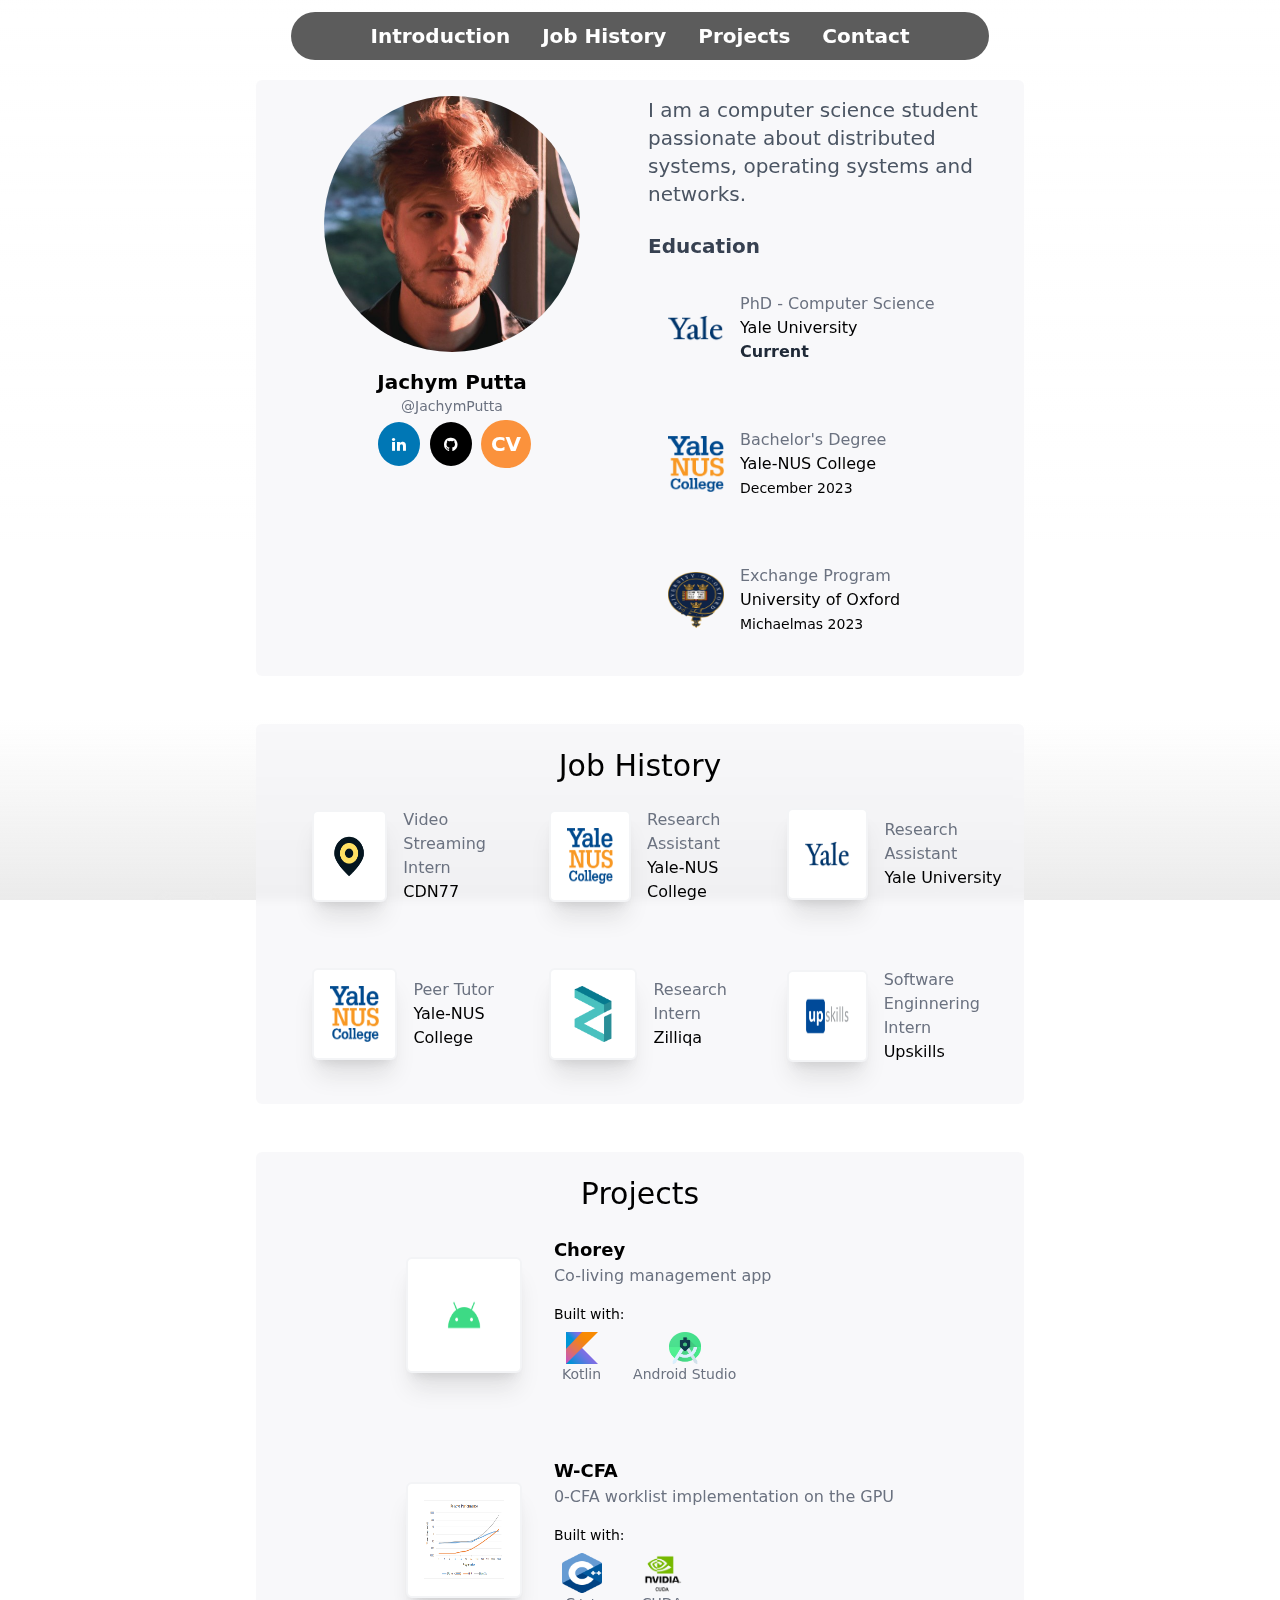
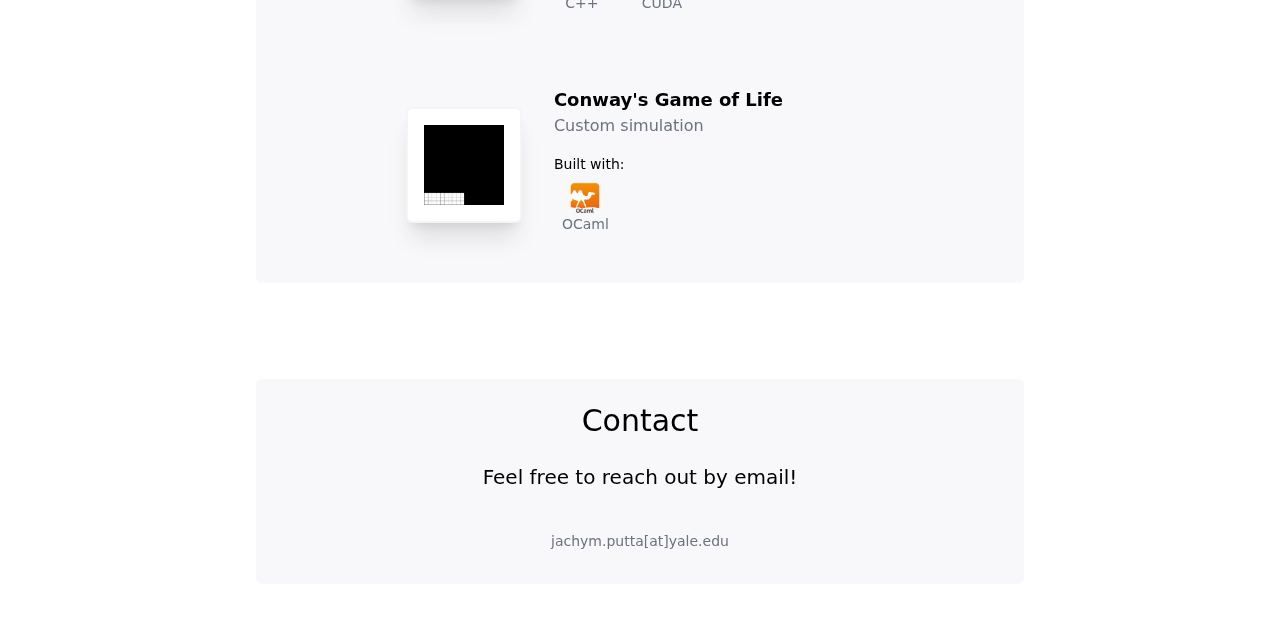
==== index.html @ bc752d9b "feat: add cdn77" ====
<!DOCTYPE html>
<head>
  <meta charset="UTF-8" />
  <meta http-equiv="X-UA-Compatible" content="IE=edge" />
  <meta name="viewport" content="width=device-width, initial-scale=1.0" />
  <title>Jachym Putta</title>
  <link href="styles/style_out.css" rel="stylesheet" />
  <link href="styles/animation.css" rel="stylesheet" />
  <link rel="icon" type="image/x-icon" href="resources/favicon.ico" />
  <link
    rel="stylesheet"
    href="https://cdnjs.cloudflare.com/ajax/libs/font-awesome/4.7.0/css/font-awesome.min.css"
  />
  <script src="scrolling.js"></script>
</head>
<body>
  <section
    id="header"
    class="flex flex-col sticky items-center justify-center z-10"
  >
    <div
      class="bg-header-gray rounded-full fixed top-3 w-auto max-w-6xl bg-opacity-80 backdrop-blur-sm"
    >
      <div
        class="max-w-6xl mx-auto px-4 sm:px-6 lg:px-16 flex items-center justify-center h-12"
      >
        <button
          id="scroll-to-intro"
          class="lg:text-xl sm:text-md font-semibold text-white mx-4"
        >
        </button>
        <button
          id="scroll-to-exp"
          class="lg:text-xl sm:text-md font-semibold text-white mx-4"
        >
        </button>
        <button
          id="scroll-to-projects"
          class="lg:text-xl sm:text-md font-semibold text-white mx-4"
        >
        </button>
        <button
          id="scroll-to-contact"
          class="lg:text-xl sm:text-md font-semibold text-white mx-4"
        >
        </button>
      </div>
    </div>
  </section>

  <section class="flex flex-col items-center justify-center">
    <section
      id="intro"
      class="grid max-w-3xl grid-cols-2 p-4 gap-4 mt-20 mb-12 bg-gray-100 bg-opacity-60 backdrop-blur-sm rounded-md"
    >
      <div class="flex flex-col col-span-1 items-center">
        <img
          class="avatar rounded-full w-64 h-64 mb-4"
          src="resources/jachymPutta.jpg"
          alt="Photo of Jachym Putta"
        />
        <h2 class="text-xl font-semibold">Jachym Putta</h2>
        <h3 class="sub-heading">@JachymPutta</h3>
        <div class="flex items-center">
          <a href="https://www.linkedin.com/in/jachym-putta/" target="_blank">
            <i class="fa fa-linkedin"></i>
          </a>
          <a href="https://github.com/JachymPutta" target="_blank">
            <i class="fa fa-github"></i>
          </a>
          <a
            href="resources/CV.pdf"
            target="_blank"
            class="text-white bg-orange-400 rounded-full p-2.5 font-bold text-xl ml-1 hover:bg-opacity-70"
            >CV</a
          >
        </div>
      </div>
      <div class="col-span-1">
        <p class="text-xl leading-7 text-gray-600">
          I am a computer science student passionate about distributed systems,
          operating systems and networks.
        </p>
        <div class="mt-6">
          <h4 class="text-xl font-bold text-gray-700 mb-2">Education</h4>
          <ul class="pl-5">
            <li class="my-6">
              <div class="flex items-center grid-cols-2">
                <img
                  src="resources/yaleLogo.png"
                  alt="YaleLogo"
                  class="col-span-1 h-14 w-14 mr-4"
                />
                <div class="col-span-1">
                  <span class="text-md font-medium text-gray-500"
                    >PhD - Computer Science</span
                  ><br />
                  Yale University <br/>
                  <span class="font-semibold text-gray-800">Current</span>
                </div>
              </div>
            </li>
            <li class="my-6">
              <div class="flex items-center grid-cols-2">
                <img
                  src="resources/yncLogo.png"
                  alt="YNCLogo"
                  class="col-span-1 h-14 w-14 mr-4"
                />
                <div class="col-span-1">
                  <span class="text-md font-medium text-gray-500"
                    >Bachelor's Degree</span
                  ><br />
                  Yale-NUS College <br/> <span class="text-sm">December 2023</span>
                </div>
              </div>
            </li>
            <li class="my-6">
              <div class="flex items-center grid-cols-2">
                <img
                  src="resources/oxfordLogo.png"
                  alt="YNCLogo"
                  class="col-span-1 h-14 w-14 mr-4"
                />
                <div class="col-span-1">
                  <span class="text-md font-medium text-gray-500"
                    >Exchange Program</span
                  ><br />
                  University of Oxford <br/> <span class="text-sm">Michaelmas 2023</span>
                </div>
              </div>
            </li>
          </ul>
        </div>
      </div>
    </section>

    <section
      id="exp"
      class="flex flex-col items-center p-4 max-w-3xl w-full text-left rounded-md bg-gray-100 bg-opacity-60 backdrop-blur-sm"
    >
      <h1 class="text-center text-3xl font-medium mt-2">Job History</h1>
      <ul class="grid grid-cols-3 gap-4 pl-10">
        <li class="my-6">
          <div class="flex items-center">
            <div
              class="border-2 border-gray-100 shadow-xl p-4 rounded-md mr-4 bg-white"
            >
              <img
                src="resources/cdn77Logo.png"
                alt="CDN77Logo"
                class="h-14 w-14"
              />
            </div>
            <div>
              <span class="block text-md font-medium text-gray-500"
                >Video Streaming Intern</span
              >
              <span class="block">CDN77</span>
            </div>
          </div>
        </li>
        <li class="my-6">
          <div class="flex items-center">
            <div
              class="border-2 border-gray-100 shadow-xl p-4 rounded-md mr-4 bg-white"
            >
              <img
                src="resources/yncLogo.png"
                alt="YNCLogo"
                class="h-14 w-14"
              />
            </div>
            <div>
              <span class="block text-md font-medium text-gray-500"
                >Research Assistant</span
              >
              <span class="block">Yale-NUS College</span>
            </div>
          </div>
        </li>
        <li class="my-6">
          <div class="flex items-center">
            <div
              class="border-2 border-gray-100 shadow-xl p-4 rounded-md mr-4 bg-white"
            >
              <img
                src="resources/yaleLogo.png"
                alt="YaleLogo"
                class="h-14 w-14"
              />
            </div>
            <div>
              <span class="block text-md font-medium text-gray-500"
                >Research Assistant</span
              >
              <span class="block">Yale University</span>
            </div>
          </div>
        </li>
        <li class="my-6">
          <div class="flex items-center">
            <div
              class="border-2 border-gray-100 shadow-xl p-4 rounded-md mr-4 bg-white"
            >
              <img
                src="resources/yncLogo.png"
                alt="YNCLogo"
                class="h-14 w-14"
              />
            </div>
            <div>
              <span class="block text-md font-medium text-gray-500"
                >Peer Tutor</span
              >
              <span class="block">Yale-NUS College</span>
            </div>
          </div>
        </li>
        <li class="my-6">
          <div class="flex items-center">
            <div
              class="border-2 border-gray-100 shadow-xl p-4 rounded-md mr-4 bg-white"
            >
              <img
                src="resources/zilliqaLogo.png"
                alt="ZilliqaLogo"
                class="h-14 w-14"
              />
            </div>
            <div>
              <span class="block text-md font-medium text-gray-500"
                >Research Intern</span
              >
              <span class="block">Zilliqa</span>
            </div>
          </div>
        </li>
        <li class="my-6">
          <div class="flex items-center">
            <div
              class="border-2 border-gray-100 shadow-xl px-4 py-6 rounded-md mr-4 bg-white"
            >
              <img
                src="resources/upskillsLogo.png"
                alt="UpskillsLogo"
                class="h-10 w-18"
              />
            </div>
            <div>
              <span class="block text-md font-medium text-gray-500"
                >Software Enginnering Intern</span
              >
              <span class="block">Upskills</span>
            </div>
          </div>
        </li>
      </ul>
    </section>

    <section
      id="projects"
      class="flex flex-col items-center max-w-3xl w-full text-left rounded-md bg-gray-100 bg-opacity-60 backdrop-blur-sm py-4 my-12"
    >
      <h1 class="text-3xl font-medium text-black mt-2">Projects</h1>
      <ul class="pl-5 grid grid-cols-1 md:grid-cols-1">
        <li class="my-6">
          <div class="flex items-center">
            <div
              class="border-2 border-gray-100 shadow-xl p-4 rounded-md mr-8 bg-white"
            >
              <img
                src="resources/androidLogo.png"
                alt="ChoreyLogo"
                class="col-span-1 h-20 w-20"
              />
            </div>
            <div>
              <span class="block text-lg font-semibold"
                >Chorey</span
              >
              <span class="block text-md text-gray-500">
                Co-living management app</span>
              <h4 class="text-sm mt-4">Built with:</h4>
              <div class="flex flex-row m-2">
                <div class="flex flex-col items-center mr-4 text-center">
                  <img
                    src="resources/kotlinLogo.png"
                    alt="KotlinLogo"
                    class="h-8 w-8"
                  />
                  <p class="sub-heading">
                    Kotlin
                  </p>
                </div>
                <div class="flex flex-col items-center mx-4 text-center">
                <img
                  src="resources/androidStudioLogo.png"
                  alt="AndroidStudioLogo"
                  class="mx-2 h-8 w-8"
                />
                  <p class="sub-heading">
                    Android Studio
                  </p>
                </div>
              </div>
            </div>
          </div>
        </li>
        <li class="my-6">
          <div class="flex items-center">
            <div
              class="border-2 border-gray-100 shadow-xl p-4 rounded-md mr-8 bg-white"
            >
              <img
                src="resources/wcfaLogo.png"
                alt="GameOfLife"
                class="col-span-1 h-20 w-20"
              />
            </div>
            <div>
              <span class="block text-lg font-semibold">
                W-CFA</span>
              <span class="block text-md text-gray-500">
                0-CFA worklist implementation on the GPU</span
              >
              <h4 class="text-sm mt-4">Built with:</h4>
              <div class="flex flex-row m-2">
                <div class="flex flex-col items-center mr-4 text-center">
                  <img
                    src="resources/cppLogo.png"
                    alt="CppLogo"
                    class="h-10 w-10"
                  />
                  <p class="sub-heading">
                    C++
                  </p>
                </div>
                <div class="flex flex-col items-center mx-4 text-center">
                <img
                  src="resources/cudaLogo.png"
                  alt="CUDALogo"
                  class="mx-2 h-10 w-10"
                />
                  <p class="sub-heading">
                    CUDA
                  </p>
                </div>
              </div>
            </div>
          </div>
        </li>
        <li class="my-6">
          <div class="flex items-center">
            <div
              class="border-2 border-gray-100 shadow-xl p-4 rounded-md mr-8 bg-white"
            >
              <img
                src="resources/gameOfLife.gif"
                alt="GameOfLife"
                class="col-span-1 h-20 w-20"
              />
            </div>
            <div>
              <span class="block text-lg font-semibold">
                Conway's Game of Life</span
              >
              <span class="block text-md text-gray-500">
                Custom simulation</span>
              <h4 class="text-sm mt-4">Built with:</h4>
              <div class="flex flex-row m-2">
                <div class="flex flex-col items-center mr-4 text-center">
                  <img
                    src="resources/ocamlLogo.png"
                    alt="KotlinLogo"
                    class="h-8 w-8"
                  />
                  <p class="sub-heading">
                    OCaml
                  </p>
                </div>
              </div>
            </div>
          </div>
        </li>
      </ul>
    </section>

    <section
      id="contact"
      class="flex flex-col items-center max-w-3xl w-full text-left rounded-md bg-gray-100 bg-opacity-60 backdrop-blur-sm py-4 my-12"
    >
      <h1 class="text-3xl font-medium text-black mt-2">Contact</h1>
      <p class="font-light text-xl my-6">Feel free to reach out by email!</p>
      <div class="sub-heading py-4">jachym.putta[at]yale.edu</div>
    </section>

    <div class="white">
      <div class="squares">
        <div class="square"></div>
        <div class="square"></div>
        <div class="square"></div>
        <div class="square"></div>
        <div class="square"></div>
        <div class="square"></div>
        <div class="square"></div>
        <div class="square"></div>
        <div class="square"></div>
        <div class="square"></div>
      </div>
    </div>
  </section>
</body>
---- styles/style_out.css ----
/*
! tailwindcss v3.3.1 | MIT License | https://tailwindcss.com
*/

/*
1. Prevent padding and border from affecting element width. (https://github.com/mozdevs/cssremedy/issues/4)
2. Allow adding a border to an element by just adding a border-width. (https://github.com/tailwindcss/tailwindcss/pull/116)
*/

*,
::before,
::after {
  box-sizing: border-box;
  /* 1 */
  border-width: 0;
  /* 2 */
  border-style: solid;
  /* 2 */
  border-color: #e5e7eb;
  /* 2 */
}

::before,
::after {
  --tw-content: '';
}

/*
1. Use a consistent sensible line-height in all browsers.
2. Prevent adjustments of font size after orientation changes in iOS.
3. Use a more readable tab size.
4. Use the user's configured `sans` font-family by default.
5. Use the user's configured `sans` font-feature-settings by default.
6. Use the user's configured `sans` font-variation-settings by default.
*/

html {
  line-height: 1.5;
  /* 1 */
  -webkit-text-size-adjust: 100%;
  /* 2 */
  -moz-tab-size: 4;
  /* 3 */
  -o-tab-size: 4;
     tab-size: 4;
  /* 3 */
  font-family: ui-sans-serif, system-ui, -apple-system, BlinkMacSystemFont, "Segoe UI", Roboto, "Helvetica Neue", Arial, "Noto Sans", sans-serif, "Apple Color Emoji", "Segoe UI Emoji", "Segoe UI Symbol", "Noto Color Emoji";
  /* 4 */
  font-feature-settings: normal;
  /* 5 */
  font-variation-settings: normal;
  /* 6 */
}

/*
1. Remove the margin in all browsers.
2. Inherit line-height from `html` so users can set them as a class directly on the `html` element.
*/

body {
  margin: 0;
  /* 1 */
  line-height: inherit;
  /* 2 */
}

/*
1. Add the correct height in Firefox.
2. Correct the inheritance of border color in Firefox. (https://bugzilla.mozilla.org/show_bug.cgi?id=190655)
3. Ensure horizontal rules are visible by default.
*/

hr {
  height: 0;
  /* 1 */
  color: inherit;
  /* 2 */
  border-top-width: 1px;
  /* 3 */
}

/*
Add the correct text decoration in Chrome, Edge, and Safari.
*/

abbr:where([title]) {
  -webkit-text-decoration: underline dotted;
          text-decoration: underline dotted;
}

/*
Remove the default font size and weight for headings.
*/

h1,
h2,
h3,
h4,
h5,
h6 {
  font-size: inherit;
  font-weight: inherit;
}

/*
Reset links to optimize for opt-in styling instead of opt-out.
*/

a {
  color: inherit;
  text-decoration: inherit;
}

/*
Add the correct font weight in Edge and Safari.
*/

b,
strong {
  font-weight: bolder;
}

/*
1. Use the user's configured `mono` font family by default.
2. Correct the odd `em` font sizing in all browsers.
*/

code,
kbd,
samp,
pre {
  font-family: ui-monospace, SFMono-Regular, Menlo, Monaco, Consolas, "Liberation Mono", "Courier New", monospace;
  /* 1 */
  font-size: 1em;
  /* 2 */
}

/*
Add the correct font size in all browsers.
*/

small {
  font-size: 80%;
}

/*
Prevent `sub` and `sup` elements from affecting the line height in all browsers.
*/

sub,
sup {
  font-size: 75%;
  line-height: 0;
  position: relative;
  vertical-align: baseline;
}

sub {
  bottom: -0.25em;
}

sup {
  top: -0.5em;
}

/*
1. Remove text indentation from table contents in Chrome and Safari. (https://bugs.chromium.org/p/chromium/issues/detail?id=999088, https://bugs.webkit.org/show_bug.cgi?id=201297)
2. Correct table border color inheritance in all Chrome and Safari. (https://bugs.chromium.org/p/chromium/issues/detail?id=935729, https://bugs.webkit.org/show_bug.cgi?id=195016)
3. Remove gaps between table borders by default.
*/

table {
  text-indent: 0;
  /* 1 */
  border-color: inherit;
  /* 2 */
  border-collapse: collapse;
  /* 3 */
}

/*
1. Change the font styles in all browsers.
2. Remove the margin in Firefox and Safari.
3. Remove default padding in all browsers.
*/

button,
input,
optgroup,
select,
textarea {
  font-family: inherit;
  /* 1 */
  font-size: 100%;
  /* 1 */
  font-weight: inherit;
  /* 1 */
  line-height: inherit;
  /* 1 */
  color: inherit;
  /* 1 */
  margin: 0;
  /* 2 */
  padding: 0;
  /* 3 */
}

/*
Remove the inheritance of text transform in Edge and Firefox.
*/

button,
select {
  text-transform: none;
}

/*
1. Correct the inability to style clickable types in iOS and Safari.
2. Remove default button styles.
*/

button,
[type='button'],
[type='reset'],
[type='submit'] {
  -webkit-appearance: button;
  /* 1 */
  background-color: transparent;
  /* 2 */
  background-image: none;
  /* 2 */
}

/*
Use the modern Firefox focus style for all focusable elements.
*/

:-moz-focusring {
  outline: auto;
}

/*
Remove the additional `:invalid` styles in Firefox. (https://github.com/mozilla/gecko-dev/blob/2f9eacd9d3d995c937b4251a5557d95d494c9be1/layout/style/res/forms.css#L728-L737)
*/

:-moz-ui-invalid {
  box-shadow: none;
}

/*
Add the correct vertical alignment in Chrome and Firefox.
*/

progress {
  vertical-align: baseline;
}

/*
Correct the cursor style of increment and decrement buttons in Safari.
*/

::-webkit-inner-spin-button,
::-webkit-outer-spin-button {
  height: auto;
}

/*
1. Correct the odd appearance in Chrome and Safari.
2. Correct the outline style in Safari.
*/

[type='search'] {
  -webkit-appearance: textfield;
  /* 1 */
  outline-offset: -2px;
  /* 2 */
}

/*
Remove the inner padding in Chrome and Safari on macOS.
*/

::-webkit-search-decoration {
  -webkit-appearance: none;
}

/*
1. Correct the inability to style clickable types in iOS and Safari.
2. Change font properties to `inherit` in Safari.
*/

::-webkit-file-upload-button {
  -webkit-appearance: button;
  /* 1 */
  font: inherit;
  /* 2 */
}

/*
Add the correct display in Chrome and Safari.
*/

summary {
  display: list-item;
}

/*
Removes the default spacing and border for appropriate elements.
*/

blockquote,
dl,
dd,
h1,
h2,
h3,
h4,
h5,
h6,
hr,
figure,
p,
pre {
  margin: 0;
}

fieldset {
  margin: 0;
  padding: 0;
}

legend {
  padding: 0;
}

ol,
ul,
menu {
  list-style: none;
  margin: 0;
  padding: 0;
}

/*
Prevent resizing textareas horizontally by default.
*/

textarea {
  resize: vertical;
}

/*
1. Reset the default placeholder opacity in Firefox. (https://github.com/tailwindlabs/tailwindcss/issues/3300)
2. Set the default placeholder color to the user's configured gray 400 color.
*/

input::-moz-placeholder, textarea::-moz-placeholder {
  opacity: 1;
  /* 1 */
  color: #9ca3af;
  /* 2 */
}

input::placeholder,
textarea::placeholder {
  opacity: 1;
  /* 1 */
  color: #9ca3af;
  /* 2 */
}

/*
Set the default cursor for buttons.
*/

button,
[role="button"] {
  cursor: pointer;
}

/*
Make sure disabled buttons don't get the pointer cursor.
*/

:disabled {
  cursor: default;
}

/*
1. Make replaced elements `display: block` by default. (https://github.com/mozdevs/cssremedy/issues/14)
2. Add `vertical-align: middle` to align replaced elements more sensibly by default. (https://github.com/jensimmons/cssremedy/issues/14#issuecomment-634934210)
   This can trigger a poorly considered lint error in some tools but is included by design.
*/

img,
svg,
video,
canvas,
audio,
iframe,
embed,
object {
  display: block;
  /* 1 */
  vertical-align: middle;
  /* 2 */
}

/*
Constrain images and videos to the parent width and preserve their intrinsic aspect ratio. (https://github.com/mozdevs/cssremedy/issues/14)
*/

img,
video {
  max-width: 100%;
  height: auto;
}

/* Make elements with the HTML hidden attribute stay hidden by default */

[hidden] {
  display: none;
}

*, ::before, ::after {
  --tw-border-spacing-x: 0;
  --tw-border-spacing-y: 0;
  --tw-translate-x: 0;
  --tw-translate-y: 0;
  --tw-rotate: 0;
  --tw-skew-x: 0;
  --tw-skew-y: 0;
  --tw-scale-x: 1;
  --tw-scale-y: 1;
  --tw-pan-x:  ;
  --tw-pan-y:  ;
  --tw-pinch-zoom:  ;
  --tw-scroll-snap-strictness: proximity;
  --tw-ordinal:  ;
  --tw-slashed-zero:  ;
  --tw-numeric-figure:  ;
  --tw-numeric-spacing:  ;
  --tw-numeric-fraction:  ;
  --tw-ring-inset:  ;
  --tw-ring-offset-width: 0px;
  --tw-ring-offset-color: #fff;
  --tw-ring-color: rgb(59 130 246 / 0.5);
  --tw-ring-offset-shadow: 0 0 #0000;
  --tw-ring-shadow: 0 0 #0000;
  --tw-shadow: 0 0 #0000;
  --tw-shadow-colored: 0 0 #0000;
  --tw-blur:  ;
  --tw-brightness:  ;
  --tw-contrast:  ;
  --tw-grayscale:  ;
  --tw-hue-rotate:  ;
  --tw-invert:  ;
  --tw-saturate:  ;
  --tw-sepia:  ;
  --tw-drop-shadow:  ;
  --tw-backdrop-blur:  ;
  --tw-backdrop-brightness:  ;
  --tw-backdrop-contrast:  ;
  --tw-backdrop-grayscale:  ;
  --tw-backdrop-hue-rotate:  ;
  --tw-backdrop-invert:  ;
  --tw-backdrop-opacity:  ;
  --tw-backdrop-saturate:  ;
  --tw-backdrop-sepia:  ;
}

::backdrop {
  --tw-border-spacing-x: 0;
  --tw-border-spacing-y: 0;
  --tw-translate-x: 0;
  --tw-translate-y: 0;
  --tw-rotate: 0;
  --tw-skew-x: 0;
  --tw-skew-y: 0;
  --tw-scale-x: 1;
  --tw-scale-y: 1;
  --tw-pan-x:  ;
  --tw-pan-y:  ;
  --tw-pinch-zoom:  ;
  --tw-scroll-snap-strictness: proximity;
  --tw-ordinal:  ;
  --tw-slashed-zero:  ;
  --tw-numeric-figure:  ;
  --tw-numeric-spacing:  ;
  --tw-numeric-fraction:  ;
  --tw-ring-inset:  ;
  --tw-ring-offset-width: 0px;
  --tw-ring-offset-color: #fff;
  --tw-ring-color: rgb(59 130 246 / 0.5);
  --tw-ring-offset-shadow: 0 0 #0000;
  --tw-ring-shadow: 0 0 #0000;
  --tw-shadow: 0 0 #0000;
  --tw-shadow-colored: 0 0 #0000;
  --tw-blur:  ;
  --tw-brightness:  ;
  --tw-contrast:  ;
  --tw-grayscale:  ;
  --tw-hue-rotate:  ;
  --tw-invert:  ;
  --tw-saturate:  ;
  --tw-sepia:  ;
  --tw-drop-shadow:  ;
  --tw-backdrop-blur:  ;
  --tw-backdrop-brightness:  ;
  --tw-backdrop-contrast:  ;
  --tw-backdrop-grayscale:  ;
  --tw-backdrop-hue-rotate:  ;
  --tw-backdrop-invert:  ;
  --tw-backdrop-opacity:  ;
  --tw-backdrop-saturate:  ;
  --tw-backdrop-sepia:  ;
}

.fixed {
  position: fixed;
}

.sticky {
  position: sticky;
}

.top-3 {
  top: 0.75rem;
}

.z-10 {
  z-index: 10;
}

.col-span-1 {
  grid-column: span 1 / span 1;
}

.m-2 {
  margin: 0.5rem;
}

.mx-2 {
  margin-left: 0.5rem;
  margin-right: 0.5rem;
}

.mx-4 {
  margin-left: 1rem;
  margin-right: 1rem;
}

.mx-auto {
  margin-left: auto;
  margin-right: auto;
}

.my-12 {
  margin-top: 3rem;
  margin-bottom: 3rem;
}

.my-6 {
  margin-top: 1.5rem;
  margin-bottom: 1.5rem;
}

.mb-12 {
  margin-bottom: 3rem;
}

.mb-2 {
  margin-bottom: 0.5rem;
}

.mb-4 {
  margin-bottom: 1rem;
}

.ml-1 {
  margin-left: 0.25rem;
}

.mr-4 {
  margin-right: 1rem;
}

.mr-8 {
  margin-right: 2rem;
}

.mt-2 {
  margin-top: 0.5rem;
}

.mt-20 {
  margin-top: 5rem;
}

.mt-4 {
  margin-top: 1rem;
}

.mt-6 {
  margin-top: 1.5rem;
}

.block {
  display: block;
}

.flex {
  display: flex;
}

.grid {
  display: grid;
}

.h-10 {
  height: 2.5rem;
}

.h-12 {
  height: 3rem;
}

.h-14 {
  height: 3.5rem;
}

.h-20 {
  height: 5rem;
}

.h-64 {
  height: 16rem;
}

.h-8 {
  height: 2rem;
}

.w-10 {
  width: 2.5rem;
}

.w-14 {
  width: 3.5rem;
}

.w-20 {
  width: 5rem;
}

.w-64 {
  width: 16rem;
}

.w-8 {
  width: 2rem;
}

.w-auto {
  width: auto;
}

.w-full {
  width: 100%;
}

.max-w-3xl {
  max-width: 48rem;
}

.max-w-6xl {
  max-width: 72rem;
}

.grid-cols-1 {
  grid-template-columns: repeat(1, minmax(0, 1fr));
}

.grid-cols-2 {
  grid-template-columns: repeat(2, minmax(0, 1fr));
}

.grid-cols-3 {
  grid-template-columns: repeat(3, minmax(0, 1fr));
}

.flex-row {
  flex-direction: row;
}

.flex-col {
  flex-direction: column;
}

.items-center {
  align-items: center;
}

.justify-center {
  justify-content: center;
}

.gap-4 {
  gap: 1rem;
}

.rounded-full {
  border-radius: 9999px;
}

.rounded-md {
  border-radius: 0.375rem;
}

.border-2 {
  border-width: 2px;
}

.border-gray-100 {
  --tw-border-opacity: 1;
  border-color: rgb(243 244 246 / var(--tw-border-opacity));
}

.bg-gray-100 {
  --tw-bg-opacity: 1;
  background-color: rgb(243 244 246 / var(--tw-bg-opacity));
}

.bg-header-gray {
  --tw-bg-opacity: 1;
  background-color: rgb(51 51 51 / var(--tw-bg-opacity));
}

.bg-orange-400 {
  --tw-bg-opacity: 1;
  background-color: rgb(251 146 60 / var(--tw-bg-opacity));
}

.bg-white {
  --tw-bg-opacity: 1;
  background-color: rgb(255 255 255 / var(--tw-bg-opacity));
}

.bg-opacity-60 {
  --tw-bg-opacity: 0.6;
}

.bg-opacity-80 {
  --tw-bg-opacity: 0.8;
}

.p-2 {
  padding: 0.5rem;
}

.p-2\.5 {
  padding: 0.625rem;
}

.p-4 {
  padding: 1rem;
}

.px-4 {
  padding-left: 1rem;
  padding-right: 1rem;
}

.py-4 {
  padding-top: 1rem;
  padding-bottom: 1rem;
}

.py-6 {
  padding-top: 1.5rem;
  padding-bottom: 1.5rem;
}

.pl-10 {
  padding-left: 2.5rem;
}

.pl-5 {
  padding-left: 1.25rem;
}

.text-left {
  text-align: left;
}

.text-center {
  text-align: center;
}

.text-3xl {
  font-size: 1.875rem;
  line-height: 2.25rem;
}

.text-lg {
  font-size: 1.125rem;
  line-height: 1.75rem;
}

.text-sm {
  font-size: 0.875rem;
  line-height: 1.25rem;
}

.text-xl {
  font-size: 1.25rem;
  line-height: 1.75rem;
}

.font-bold {
  font-weight: 700;
}

.font-light {
  font-weight: 300;
}

.font-medium {
  font-weight: 500;
}

.font-semibold {
  font-weight: 600;
}

.leading-7 {
  line-height: 1.75rem;
}

.text-black {
  --tw-text-opacity: 1;
  color: rgb(0 0 0 / var(--tw-text-opacity));
}

.text-gray-500 {
  --tw-text-opacity: 1;
  color: rgb(107 114 128 / var(--tw-text-opacity));
}

.text-gray-600 {
  --tw-text-opacity: 1;
  color: rgb(75 85 99 / var(--tw-text-opacity));
}

.text-gray-700 {
  --tw-text-opacity: 1;
  color: rgb(55 65 81 / var(--tw-text-opacity));
}

.text-gray-800 {
  --tw-text-opacity: 1;
  color: rgb(31 41 55 / var(--tw-text-opacity));
}

.text-white {
  --tw-text-opacity: 1;
  color: rgb(255 255 255 / var(--tw-text-opacity));
}

.shadow-xl {
  --tw-shadow: 0 20px 25px -5px rgb(0 0 0 / 0.1), 0 8px 10px -6px rgb(0 0 0 / 0.1);
  --tw-shadow-colored: 0 20px 25px -5px var(--tw-shadow-color), 0 8px 10px -6px var(--tw-shadow-color);
  box-shadow: var(--tw-ring-offset-shadow, 0 0 #0000), var(--tw-ring-shadow, 0 0 #0000), var(--tw-shadow);
}

.backdrop-blur-sm {
  --tw-backdrop-blur: blur(4px);
  -webkit-backdrop-filter: var(--tw-backdrop-blur) var(--tw-backdrop-brightness) var(--tw-backdrop-contrast) var(--tw-backdrop-grayscale) var(--tw-backdrop-hue-rotate) var(--tw-backdrop-invert) var(--tw-backdrop-opacity) var(--tw-backdrop-saturate) var(--tw-backdrop-sepia);
          backdrop-filter: var(--tw-backdrop-blur) var(--tw-backdrop-brightness) var(--tw-backdrop-contrast) var(--tw-backdrop-grayscale) var(--tw-backdrop-hue-rotate) var(--tw-backdrop-invert) var(--tw-backdrop-opacity) var(--tw-backdrop-saturate) var(--tw-backdrop-sepia);
}

.fa {
  padding: 14px;
  text-decoration: none;
  margin: 5px 5px;
  border-radius: 50%;
}

.fa:hover {
  opacity: 0.7;
}

.fa-linkedin {
  background: #0077B5;
  color: white;
}

.fa-github {
  background: black;
  color: white;
}

.sub-heading {
  font-size: 0.875rem;
  font-weight: 500;
  color: #6B7280;
}

ul {
  display: grid;
  grid-template-columns: repeat(auto-fit, minmax(200px, 1fr));
  gap: 1rem;
}

/* Mobile stuff */

@media (max-width: 640px) {
  #intro {
    grid-template-columns: 1fr;
  }
}

@media only screen and (max-width: 767px) {
  #exp ul {
    grid-template-columns: repeat(2, minmax(0, 2fr));
  }
}

@media screen and (max-width: 639px) {
  #exp ul {
    grid-template-columns: 1fr;
    gap: 1.5rem;
  }
}

/* Navigation bar adaptation*/

@media screen and (max-width: 640px) {
  #scroll-to-intro::before {
    content: "Intro";
  }

  #scroll-to-exp::before {
    content: "Jobs";
  }

  #scroll-to-projects::before  {
    content: "Projects";
  }

  #scroll-to-contact::before  {
    content: "@me";
  }
}

@media screen and (min-width: 641px) {
  #scroll-to-intro::before {
    content: "Introduction";
  }

  #scroll-to-exp::before {
    content: "Job History";
  }

  #scroll-to-projects::before  {
    content: "Projects";
  }

  #scroll-to-contact::before  {
    content: "Contact";
  }
}

.hover\:bg-opacity-70:hover {
  --tw-bg-opacity: 0.7;
}

@media (min-width: 640px) {
  .sm\:px-6 {
    padding-left: 1.5rem;
    padding-right: 1.5rem;
  }
}

@media (min-width: 768px) {
  .md\:grid-cols-1 {
    grid-template-columns: repeat(1, minmax(0, 1fr));
  }
}

@media (min-width: 1024px) {
  .lg\:px-16 {
    padding-left: 4rem;
    padding-right: 4rem;
  }

  .lg\:text-xl {
    font-size: 1.25rem;
    line-height: 1.75rem;
  }
}
---- styles/animation.css ----
.white {
  position: fixed;
  top: 0;
  left: 0;
  height: 100%;
  width: 100%;
  z-index: -2;
}

.white:before {
  z-index: -1;
  content: "";
  position: absolute;
  top: 0;
  left: 0;
  right: 0;
  height: 60vh;
  background-image: linear-gradient(-180deg, #FFFFFF 0%, rgba(255, 255, 255, 0) 100%);
}

.white:after {
  z-index: -1;
  content: "";
  position: absolute;
  bottom: 0;
  left: 0;
  right: 0;
  height: 20vh;
  background-image: linear-gradient(0deg, #EBEBEB 0%, rgba(235, 235, 235, 0) 100%);
}

.squares {
  height: 100%;
  display: flex;
  justify-content: space-around;
  overflow: hidden;
}

.square {
  -webkit-animation: squares 9.5s linear infinite;
          animation: squares 9.5s linear infinite;
  align-self: flex-end;
  width: 1em;
  height: 1em;
  transform: translateY(100%);
  background: #ebebeb;
}
.square:nth-child(2) {
  height: 1.5em;
  width: 3em;
  -webkit-animation-delay: 1s;
          animation-delay: 1s;
  -webkit-animation-duration: 17s;
          animation-duration: 17s;
  -webkit-filter: blur(5px);
}
.square:nth-child(3) {
  height: 2em;
  width: 1em;
  -webkit-animation-delay: 1.5s;
          animation-delay: 1.5s;
  -webkit-animation-duration: 8s;
          animation-duration: 8s;
  -webkit-filter: blur();
}
.square:nth-child(4) {
  height: 1em;
  width: 1.5em;
  -webkit-animation-delay: 0.5s;
          animation-delay: 0.5s;
  -webkit-filter: blur(3px);
  -webkit-animation-duration: 13s;
          animation-duration: 13s;
}
.square:nth-child(5) {
  height: 1.25em;
  width: 2em;
  -webkit-animation-delay: 4s;
          animation-delay: 4s;
  -webkit-filter: blur(2px);
  -webkit-animation-duration: 11s;
          animation-duration: 11s;
}
.square:nth-child(6) {
  height: 2.5em;
  width: 2em;
  -webkit-animation-delay: 2s;
          animation-delay: 2s;
  -webkit-filter: blur(1px);
  -webkit-animation-duration: 9s;
          animation-duration: 9s;
}
.square:nth-child(7) {
  height: 5em;
  width: 2em;
  -webkit-filter: blur(2.5px);
  -webkit-animation-duration: 12s;
          animation-duration: 12s;
}
.square:nth-child(8) {
  height: 1em;
  width: 3em;
  -webkit-animation-delay: 5s;
          animation-delay: 5s;
  -webkit-filter: blur(6px);
  -webkit-animation-duration: 18s;
          animation-duration: 18s;
}
.square:nth-child(9) {
  height: 1.5em;
  width: 2em;
  -webkit-filter: blur(0.5px);
  -webkit-animation-duration: 9s;
          animation-duration: 9s;
}
.square:nth-child(9) {
  height: 3em;
  width: 2.4em;
  -webkit-animation-delay: 6s;
          animation-delay: 6s;
  -webkit-filter: blur(0.5px);
  -webkit-animation-duration: 12s;
          animation-duration: 12s;
}

@-webkit-keyframes squares {
  from {
    transform: translateY(100%) rotate(-50deg);
  }
  to {
    transform: translateY(calc(-100vh + -100%)) rotate(20deg);
  }
}

@keyframes squares {
  from {
    transform: translateY(100%) rotate(-50deg);
  }
  to {
    transform: translateY(calc(-100vh + -100%)) rotate(20deg);
  }
}
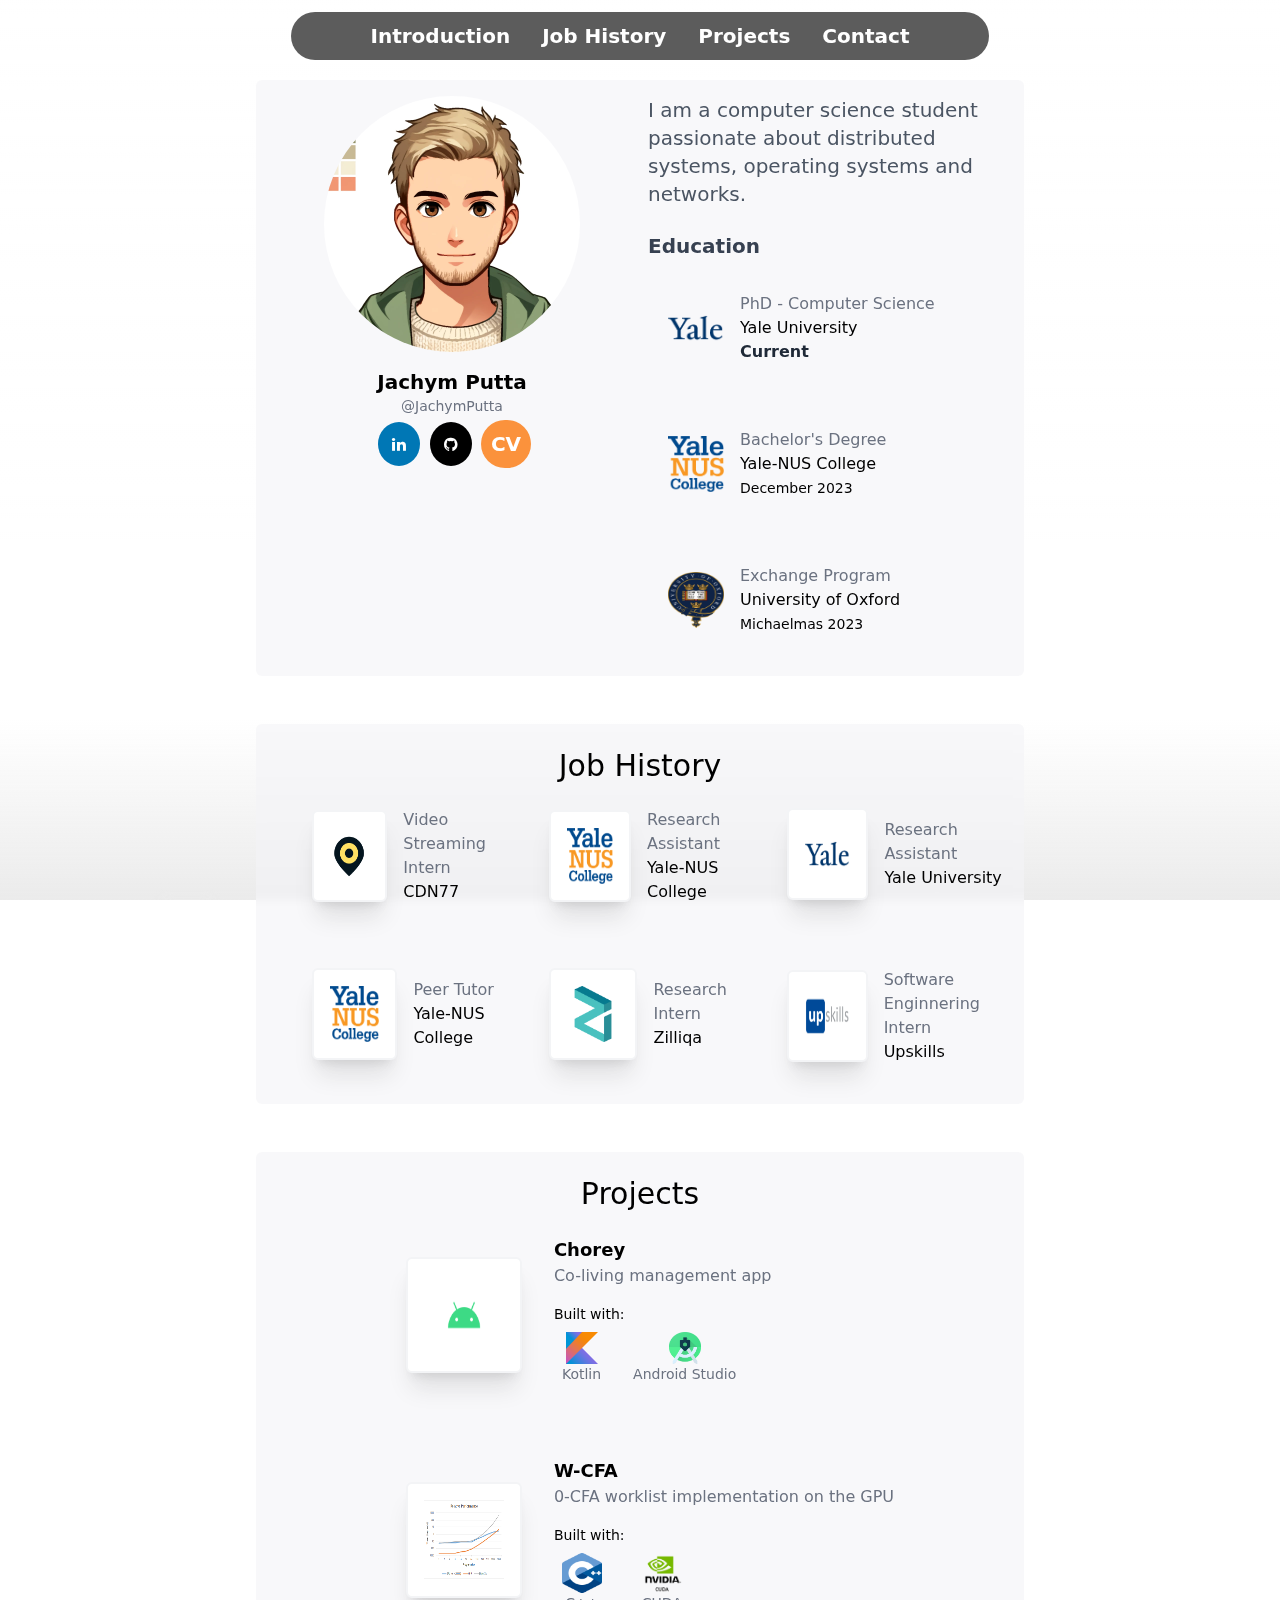
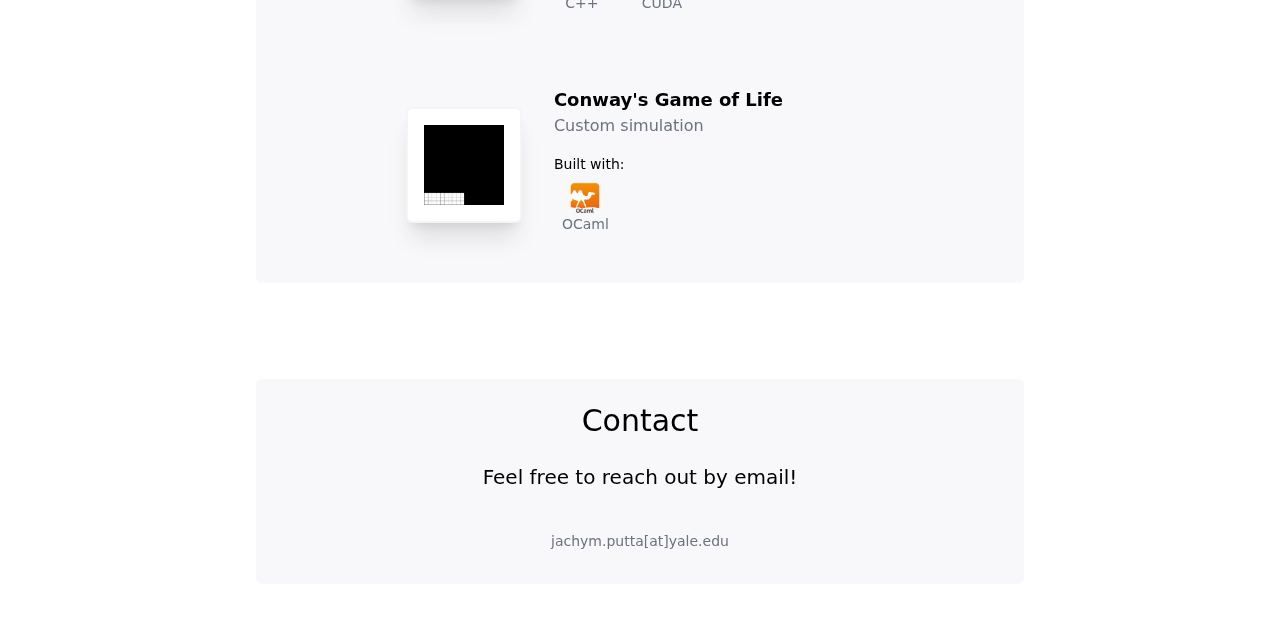
==== commit dc4f4a06: "feat: change avatar, add gitignore" ====
--- a/index.html
+++ b/index.html
@@ -56,7 +56,7 @@
       <div class="flex flex-col col-span-1 items-center">
         <img
           class="avatar rounded-full w-64 h-64 mb-4"
-          src="resources/jachymPutta.jpg"
+          src="resources/jachymPutta.png"
           alt="Photo of Jachym Putta"
         />
         <h2 class="text-xl font-semibold">Jachym Putta</h2>
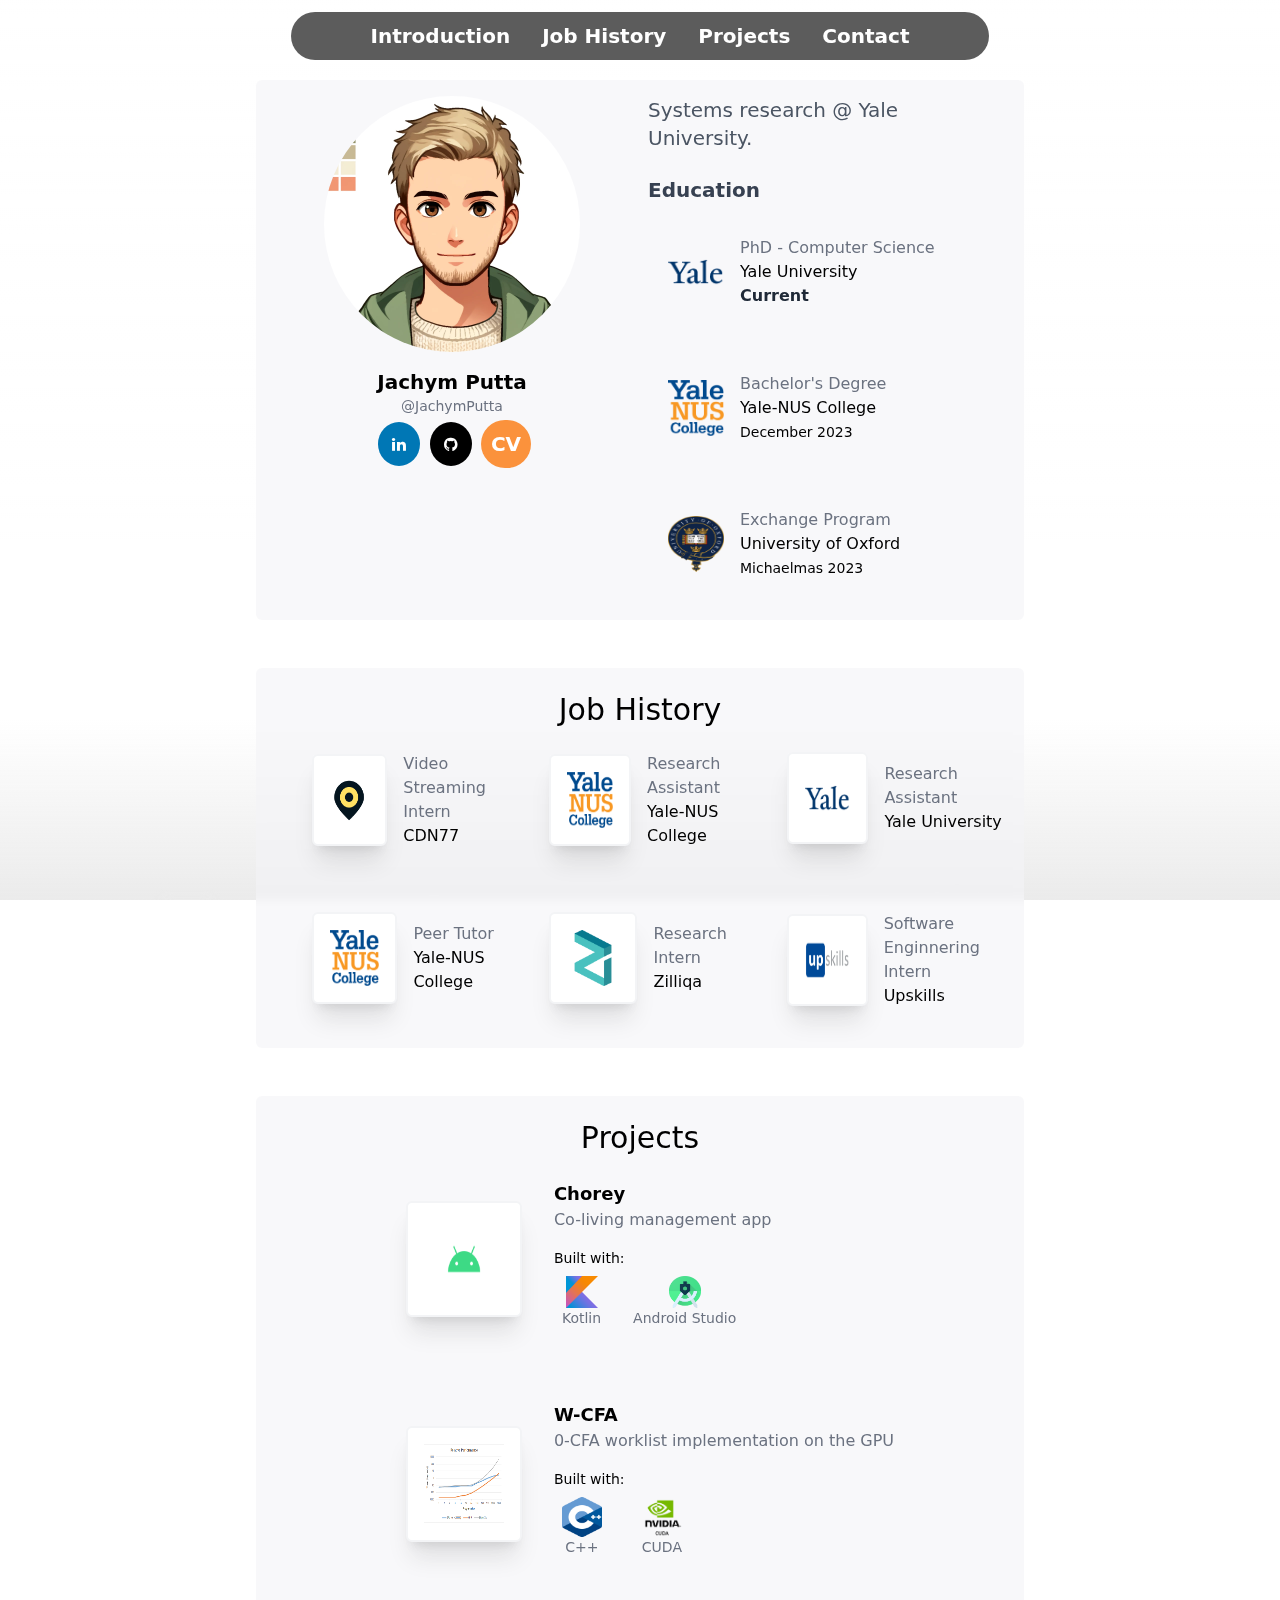
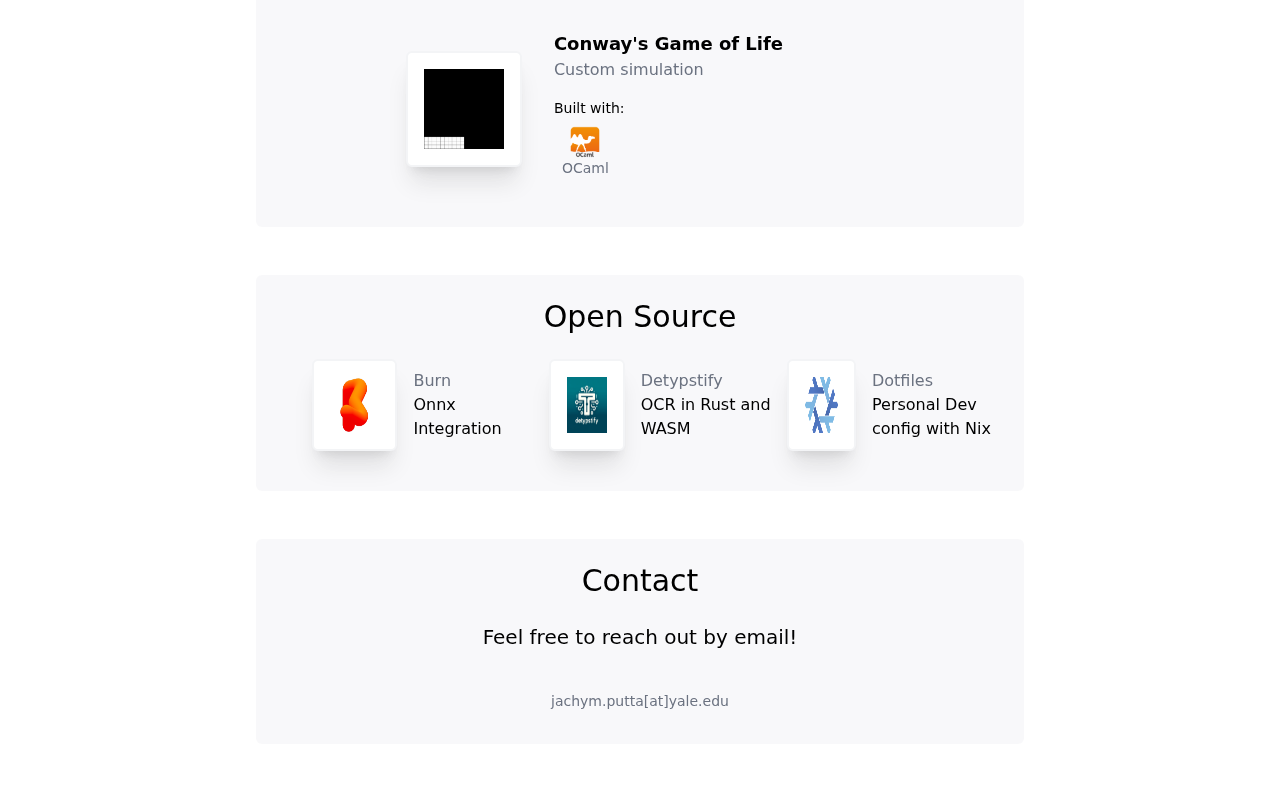
==== commit 1fb945f0: "feat: devshell, open source" ====
--- a/index.html
+++ b/index.html
@@ -78,8 +78,7 @@
       </div>
       <div class="col-span-1">
         <p class="text-xl leading-7 text-gray-600">
-          I am a computer science student passionate about distributed systems,
-          operating systems and networks.
+          Systems research @ Yale University.
         </p>
         <div class="mt-6">
           <h4 class="text-xl font-bold text-gray-700 mb-2">Education</h4>
@@ -387,6 +386,47 @@
     </section>
 
     <section
+      id="exp"
+      class="flex flex-col items-center p-4 max-w-3xl w-full text-left rounded-md bg-gray-100 bg-opacity-60 backdrop-blur-sm"
+    >
+      <h1 class="text-center text-3xl font-medium mt-2">Open Source</h1>
+      <ul class="grid grid-cols-3 gap-4 pl-10">
+        <li class="my-6">
+          <a href="https://github.com/tracel-ai/burn" target="_blank" class="flex items-center">
+            <div class="border-2 border-gray-100 shadow-xl p-4 rounded-md mr-4 bg-white">
+              <img src="resources/burnLogo.png" alt="BurnLogo" class="h-14 w-14" />
+            </div>
+            <div>
+              <span class="block text-md font-medium text-gray-500">Burn</span>
+              <span class="block">Onnx Integration</span>
+            </div>
+          </a>
+        </li>
+        <li class="my-6">
+          <a href="https://github.com/detypstify/detypstify" target="_blank" class="flex items-center">
+            <div class="border-2 border-gray-100 shadow-xl p-4 rounded-md mr-4 bg-white">
+              <img src="resources/detypstifyLogo.png" alt="BurnLogo" class="h-14 w-14" />
+            </div>
+            <div>
+              <span class="block text-md font-medium text-gray-500">Detypstify</span>
+              <span class="block">OCR in Rust and WASM</span>
+            </div>
+          </a>
+        </li>
+        <li class="my-6">
+          <a href="https://github.com/JachymPutta/dotfiles" target="_blank" class="flex items-center">
+            <div class="border-2 border-gray-100 shadow-xl p-4 rounded-md mr-4 bg-white">
+              <img src="resources/nixLogo.png" alt="BurnLogo" class="h-14 w-14" />
+            </div>
+            <div>
+              <span class="block text-md font-medium text-gray-500">Dotfiles</span>
+              <span class="block">Personal Dev config with Nix</span>
+            </div>
+          </a>
+        </li>
+      </ul>
+    </section>
+    <section
       id="contact"
       class="flex flex-col items-center max-w-3xl w-full text-left rounded-md bg-gray-100 bg-opacity-60 backdrop-blur-sm py-4 my-12"
     >
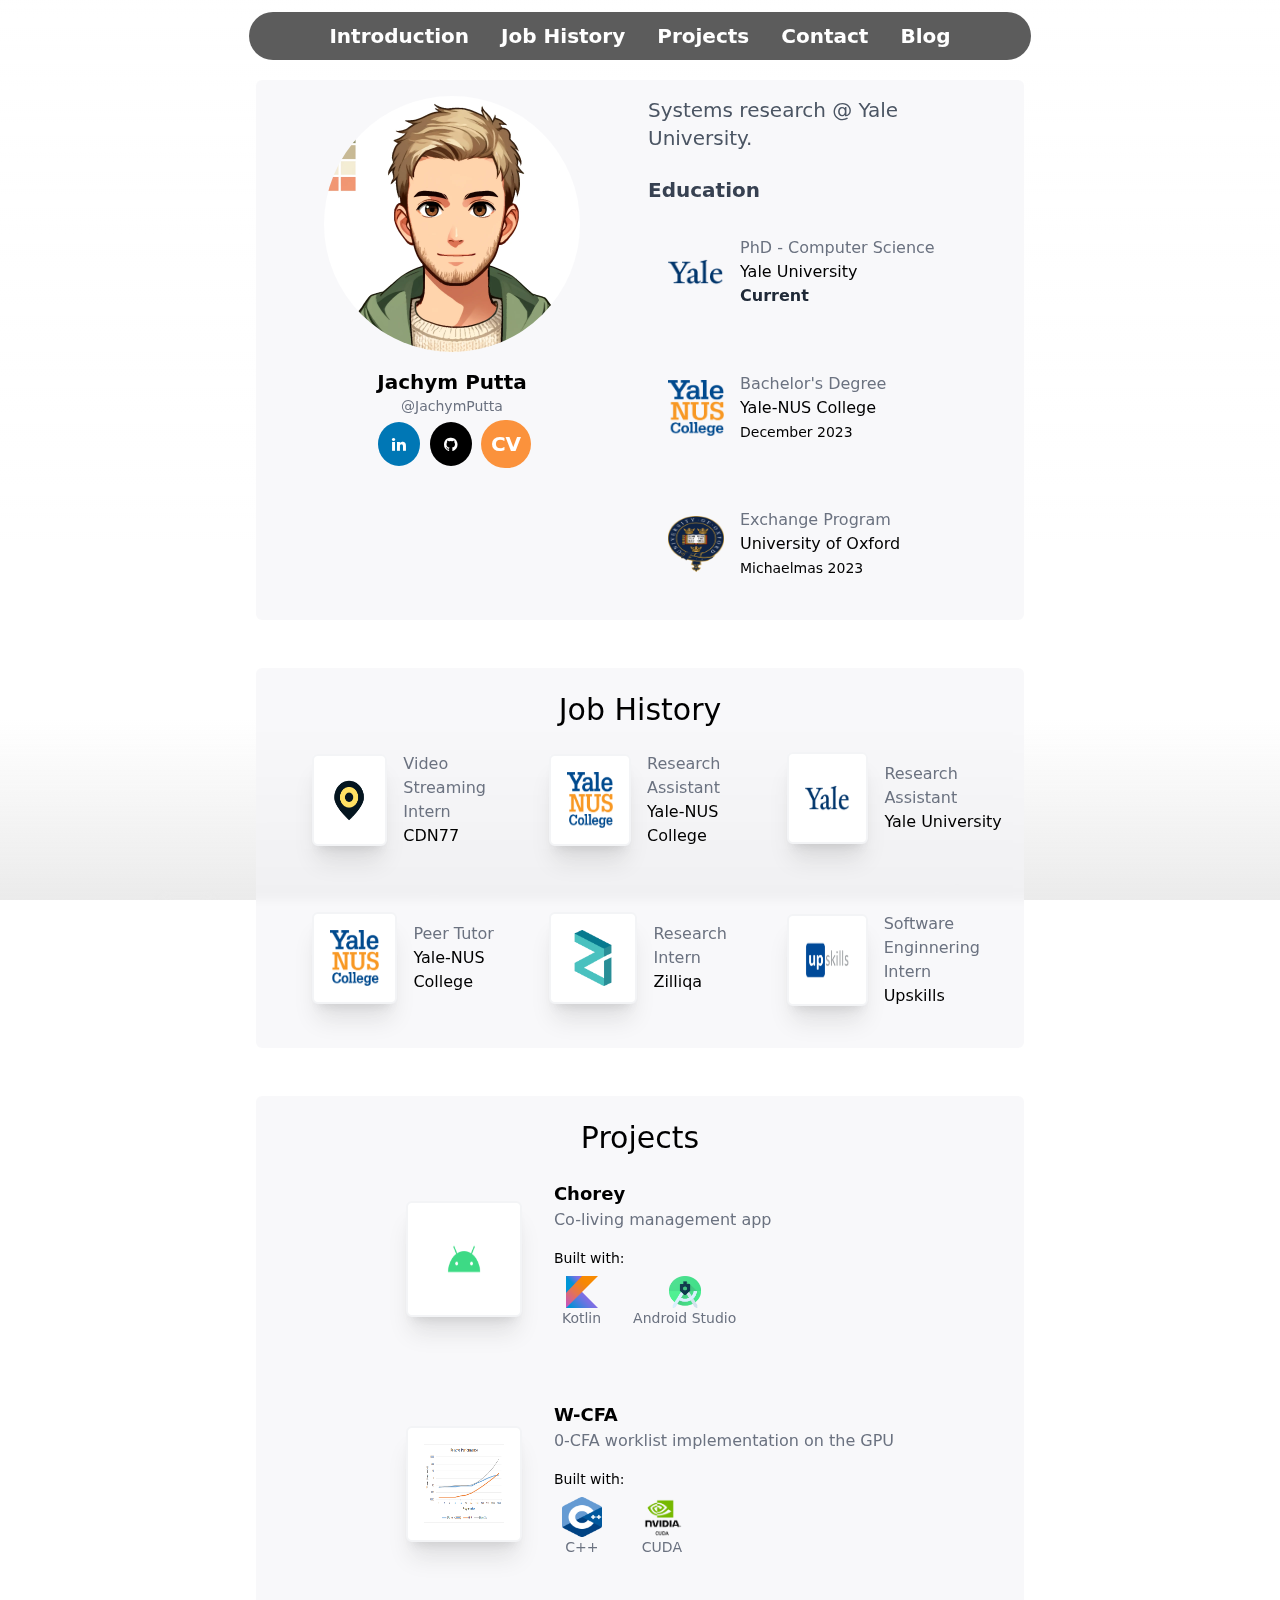
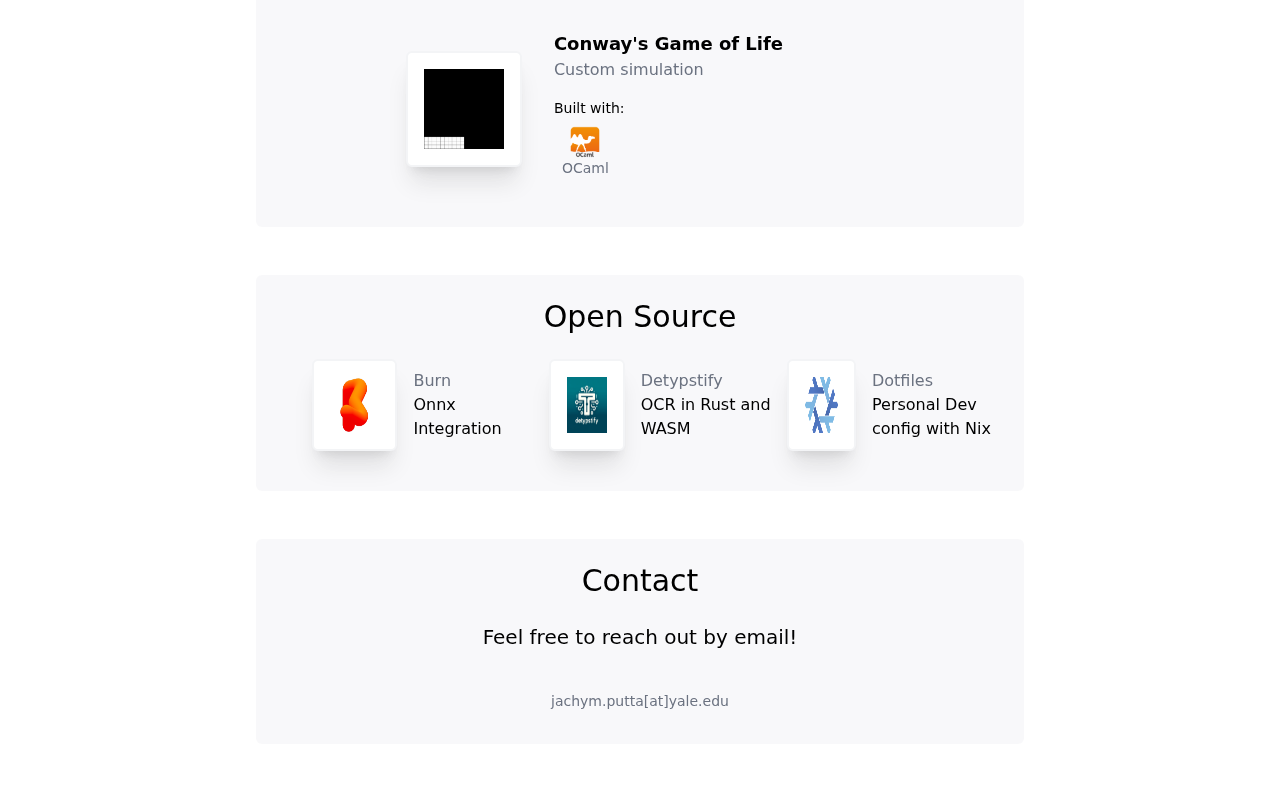
==== commit c7044a4e: "feat: added blog, nix-config post skeleton" ====
--- a/index.html
+++ b/index.html
@@ -1,4 +1,5 @@
 <!DOCTYPE html>
+
 <head>
   <meta charset="UTF-8" />
   <meta http-equiv="X-UA-Compatible" content="IE=edge" />
@@ -7,58 +8,33 @@
   <link href="styles/style_out.css" rel="stylesheet" />
   <link href="styles/animation.css" rel="stylesheet" />
   <link rel="icon" type="image/x-icon" href="resources/favicon.ico" />
-  <link
-    rel="stylesheet"
-    href="https://cdnjs.cloudflare.com/ajax/libs/font-awesome/4.7.0/css/font-awesome.min.css"
-  />
+  <link rel="stylesheet" href="https://cdnjs.cloudflare.com/ajax/libs/font-awesome/4.7.0/css/font-awesome.min.css" />
   <script src="scrolling.js"></script>
 </head>
+
 <body>
-  <section
-    id="header"
-    class="flex flex-col sticky items-center justify-center z-10"
-  >
-    <div
-      class="bg-header-gray rounded-full fixed top-3 w-auto max-w-6xl bg-opacity-80 backdrop-blur-sm"
-    >
-      <div
-        class="max-w-6xl mx-auto px-4 sm:px-6 lg:px-16 flex items-center justify-center h-12"
-      >
-        <button
-          id="scroll-to-intro"
-          class="lg:text-xl sm:text-md font-semibold text-white mx-4"
-        >
-        </button>
-        <button
-          id="scroll-to-exp"
-          class="lg:text-xl sm:text-md font-semibold text-white mx-4"
-        >
-        </button>
-        <button
-          id="scroll-to-projects"
-          class="lg:text-xl sm:text-md font-semibold text-white mx-4"
-        >
-        </button>
-        <button
-          id="scroll-to-contact"
-          class="lg:text-xl sm:text-md font-semibold text-white mx-4"
-        >
+  <section id="header" class="flex flex-col sticky items-center justify-center z-10">
+    <div class="bg-header-gray rounded-full fixed top-3 w-auto max-w-6xl bg-opacity-80 backdrop-blur-sm">
+      <div class="max-w-6xl mx-auto px-4 sm:px-6 lg:px-16 flex items-center justify-center h-12">
+        <button id="scroll-to-intro" class="lg:text-xl sm:text-md font-semibold text-white mx-4">
+        </button>
+        <button id="scroll-to-exp" class="lg:text-xl sm:text-md font-semibold text-white mx-4">
+        </button>
+        <button id="scroll-to-projects" class="lg:text-xl sm:text-md font-semibold text-white mx-4">
+        </button>
+        <button id="scroll-to-contact" class="lg:text-xl sm:text-md font-semibold text-white mx-4">
+        </button>
+        <button id="go-to-blog" class="lg:text-xl sm:text-md font-semibold text-white mx-4">
         </button>
       </div>
     </div>
   </section>
 
   <section class="flex flex-col items-center justify-center">
-    <section
-      id="intro"
-      class="grid max-w-3xl grid-cols-2 p-4 gap-4 mt-20 mb-12 bg-gray-100 bg-opacity-60 backdrop-blur-sm rounded-md"
-    >
+    <section id="intro"
+      class="grid max-w-3xl grid-cols-2 p-4 gap-4 mt-20 mb-12 bg-gray-100 bg-opacity-60 backdrop-blur-sm rounded-md">
       <div class="flex flex-col col-span-1 items-center">
-        <img
-          class="avatar rounded-full w-64 h-64 mb-4"
-          src="resources/jachymPutta.png"
-          alt="Photo of Jachym Putta"
-        />
+        <img class="avatar rounded-full w-64 h-64 mb-4" src="resources/jachymPutta.png" alt="Photo of Jachym Putta" />
         <h2 class="text-xl font-semibold">Jachym Putta</h2>
         <h3 class="sub-heading">@JachymPutta</h3>
         <div class="flex items-center">
@@ -68,12 +44,8 @@
           <a href="https://github.com/JachymPutta" target="_blank">
             <i class="fa fa-github"></i>
           </a>
-          <a
-            href="resources/CV.pdf"
-            target="_blank"
-            class="text-white bg-orange-400 rounded-full p-2.5 font-bold text-xl ml-1 hover:bg-opacity-70"
-            >CV</a
-          >
+          <a href="resources/CV.pdf" target="_blank"
+            class="text-white bg-orange-400 rounded-full p-2.5 font-bold text-xl ml-1 hover:bg-opacity-70">CV</a>
         </div>
       </div>
       <div class="col-span-1">
@@ -85,47 +57,29 @@
           <ul class="pl-5">
             <li class="my-6">
               <div class="flex items-center grid-cols-2">
-                <img
-                  src="resources/yaleLogo.png"
-                  alt="YaleLogo"
-                  class="col-span-1 h-14 w-14 mr-4"
-                />
+                <img src="resources/yaleLogo.png" alt="YaleLogo" class="col-span-1 h-14 w-14 mr-4" />
                 <div class="col-span-1">
-                  <span class="text-md font-medium text-gray-500"
-                    >PhD - Computer Science</span
-                  ><br />
-                  Yale University <br/>
+                  <span class="text-md font-medium text-gray-500">PhD - Computer Science</span><br />
+                  Yale University <br />
                   <span class="font-semibold text-gray-800">Current</span>
                 </div>
               </div>
             </li>
             <li class="my-6">
               <div class="flex items-center grid-cols-2">
-                <img
-                  src="resources/yncLogo.png"
-                  alt="YNCLogo"
-                  class="col-span-1 h-14 w-14 mr-4"
-                />
+                <img src="resources/yncLogo.png" alt="YNCLogo" class="col-span-1 h-14 w-14 mr-4" />
                 <div class="col-span-1">
-                  <span class="text-md font-medium text-gray-500"
-                    >Bachelor's Degree</span
-                  ><br />
-                  Yale-NUS College <br/> <span class="text-sm">December 2023</span>
+                  <span class="text-md font-medium text-gray-500">Bachelor's Degree</span><br />
+                  Yale-NUS College <br /> <span class="text-sm">December 2023</span>
                 </div>
               </div>
             </li>
             <li class="my-6">
               <div class="flex items-center grid-cols-2">
-                <img
-                  src="resources/oxfordLogo.png"
-                  alt="YNCLogo"
-                  class="col-span-1 h-14 w-14 mr-4"
-                />
+                <img src="resources/oxfordLogo.png" alt="YNCLogo" class="col-span-1 h-14 w-14 mr-4" />
                 <div class="col-span-1">
-                  <span class="text-md font-medium text-gray-500"
-                    >Exchange Program</span
-                  ><br />
-                  University of Oxford <br/> <span class="text-sm">Michaelmas 2023</span>
+                  <span class="text-md font-medium text-gray-500">Exchange Program</span><br />
+                  University of Oxford <br /> <span class="text-sm">Michaelmas 2023</span>
                 </div>
               </div>
             </li>
@@ -134,122 +88,72 @@
       </div>
     </section>
 
-    <section
-      id="exp"
-      class="flex flex-col items-center p-4 max-w-3xl w-full text-left rounded-md bg-gray-100 bg-opacity-60 backdrop-blur-sm"
-    >
+    <section id="exp"
+      class="flex flex-col items-center p-4 max-w-3xl w-full text-left rounded-md bg-gray-100 bg-opacity-60 backdrop-blur-sm">
       <h1 class="text-center text-3xl font-medium mt-2">Job History</h1>
       <ul class="grid grid-cols-3 gap-4 pl-10">
         <li class="my-6">
           <div class="flex items-center">
-            <div
-              class="border-2 border-gray-100 shadow-xl p-4 rounded-md mr-4 bg-white"
-            >
-              <img
-                src="resources/cdn77Logo.png"
-                alt="CDN77Logo"
-                class="h-14 w-14"
-              />
-            </div>
-            <div>
-              <span class="block text-md font-medium text-gray-500"
-                >Video Streaming Intern</span
-              >
+            <div class="border-2 border-gray-100 shadow-xl p-4 rounded-md mr-4 bg-white">
+              <img src="resources/cdn77Logo.png" alt="CDN77Logo" class="h-14 w-14" />
+            </div>
+            <div>
+              <span class="block text-md font-medium text-gray-500">Video Streaming Intern</span>
               <span class="block">CDN77</span>
             </div>
           </div>
         </li>
         <li class="my-6">
           <div class="flex items-center">
-            <div
-              class="border-2 border-gray-100 shadow-xl p-4 rounded-md mr-4 bg-white"
-            >
-              <img
-                src="resources/yncLogo.png"
-                alt="YNCLogo"
-                class="h-14 w-14"
-              />
-            </div>
-            <div>
-              <span class="block text-md font-medium text-gray-500"
-                >Research Assistant</span
-              >
+            <div class="border-2 border-gray-100 shadow-xl p-4 rounded-md mr-4 bg-white">
+              <img src="resources/yncLogo.png" alt="YNCLogo" class="h-14 w-14" />
+            </div>
+            <div>
+              <span class="block text-md font-medium text-gray-500">Research Assistant</span>
               <span class="block">Yale-NUS College</span>
             </div>
           </div>
         </li>
         <li class="my-6">
           <div class="flex items-center">
-            <div
-              class="border-2 border-gray-100 shadow-xl p-4 rounded-md mr-4 bg-white"
-            >
-              <img
-                src="resources/yaleLogo.png"
-                alt="YaleLogo"
-                class="h-14 w-14"
-              />
-            </div>
-            <div>
-              <span class="block text-md font-medium text-gray-500"
-                >Research Assistant</span
-              >
+            <div class="border-2 border-gray-100 shadow-xl p-4 rounded-md mr-4 bg-white">
+              <img src="resources/yaleLogo.png" alt="YaleLogo" class="h-14 w-14" />
+            </div>
+            <div>
+              <span class="block text-md font-medium text-gray-500">Research Assistant</span>
               <span class="block">Yale University</span>
             </div>
           </div>
         </li>
         <li class="my-6">
           <div class="flex items-center">
-            <div
-              class="border-2 border-gray-100 shadow-xl p-4 rounded-md mr-4 bg-white"
-            >
-              <img
-                src="resources/yncLogo.png"
-                alt="YNCLogo"
-                class="h-14 w-14"
-              />
-            </div>
-            <div>
-              <span class="block text-md font-medium text-gray-500"
-                >Peer Tutor</span
-              >
+            <div class="border-2 border-gray-100 shadow-xl p-4 rounded-md mr-4 bg-white">
+              <img src="resources/yncLogo.png" alt="YNCLogo" class="h-14 w-14" />
+            </div>
+            <div>
+              <span class="block text-md font-medium text-gray-500">Peer Tutor</span>
               <span class="block">Yale-NUS College</span>
             </div>
           </div>
         </li>
         <li class="my-6">
           <div class="flex items-center">
-            <div
-              class="border-2 border-gray-100 shadow-xl p-4 rounded-md mr-4 bg-white"
-            >
-              <img
-                src="resources/zilliqaLogo.png"
-                alt="ZilliqaLogo"
-                class="h-14 w-14"
-              />
-            </div>
-            <div>
-              <span class="block text-md font-medium text-gray-500"
-                >Research Intern</span
-              >
+            <div class="border-2 border-gray-100 shadow-xl p-4 rounded-md mr-4 bg-white">
+              <img src="resources/zilliqaLogo.png" alt="ZilliqaLogo" class="h-14 w-14" />
+            </div>
+            <div>
+              <span class="block text-md font-medium text-gray-500">Research Intern</span>
               <span class="block">Zilliqa</span>
             </div>
           </div>
         </li>
         <li class="my-6">
           <div class="flex items-center">
-            <div
-              class="border-2 border-gray-100 shadow-xl px-4 py-6 rounded-md mr-4 bg-white"
-            >
-              <img
-                src="resources/upskillsLogo.png"
-                alt="UpskillsLogo"
-                class="h-10 w-18"
-              />
-            </div>
-            <div>
-              <span class="block text-md font-medium text-gray-500"
-                >Software Enginnering Intern</span
-              >
+            <div class="border-2 border-gray-100 shadow-xl px-4 py-6 rounded-md mr-4 bg-white">
+              <img src="resources/upskillsLogo.png" alt="UpskillsLogo" class="h-10 w-18" />
+            </div>
+            <div>
+              <span class="block text-md font-medium text-gray-500">Software Enginnering Intern</span>
               <span class="block">Upskills</span>
             </div>
           </div>
@@ -257,47 +161,29 @@
       </ul>
     </section>
 
-    <section
-      id="projects"
-      class="flex flex-col items-center max-w-3xl w-full text-left rounded-md bg-gray-100 bg-opacity-60 backdrop-blur-sm py-4 my-12"
-    >
+    <section id="projects"
+      class="flex flex-col items-center max-w-3xl w-full text-left rounded-md bg-gray-100 bg-opacity-60 backdrop-blur-sm py-4 my-12">
       <h1 class="text-3xl font-medium text-black mt-2">Projects</h1>
       <ul class="pl-5 grid grid-cols-1 md:grid-cols-1">
         <li class="my-6">
           <div class="flex items-center">
-            <div
-              class="border-2 border-gray-100 shadow-xl p-4 rounded-md mr-8 bg-white"
-            >
-              <img
-                src="resources/androidLogo.png"
-                alt="ChoreyLogo"
-                class="col-span-1 h-20 w-20"
-              />
-            </div>
-            <div>
-              <span class="block text-lg font-semibold"
-                >Chorey</span
-              >
+            <div class="border-2 border-gray-100 shadow-xl p-4 rounded-md mr-8 bg-white">
+              <img src="resources/androidLogo.png" alt="ChoreyLogo" class="col-span-1 h-20 w-20" />
+            </div>
+            <div>
+              <span class="block text-lg font-semibold">Chorey</span>
               <span class="block text-md text-gray-500">
                 Co-living management app</span>
               <h4 class="text-sm mt-4">Built with:</h4>
               <div class="flex flex-row m-2">
                 <div class="flex flex-col items-center mr-4 text-center">
-                  <img
-                    src="resources/kotlinLogo.png"
-                    alt="KotlinLogo"
-                    class="h-8 w-8"
-                  />
+                  <img src="resources/kotlinLogo.png" alt="KotlinLogo" class="h-8 w-8" />
                   <p class="sub-heading">
                     Kotlin
                   </p>
                 </div>
                 <div class="flex flex-col items-center mx-4 text-center">
-                <img
-                  src="resources/androidStudioLogo.png"
-                  alt="AndroidStudioLogo"
-                  class="mx-2 h-8 w-8"
-                />
+                  <img src="resources/androidStudioLogo.png" alt="AndroidStudioLogo" class="mx-2 h-8 w-8" />
                   <p class="sub-heading">
                     Android Studio
                   </p>
@@ -308,39 +194,24 @@
         </li>
         <li class="my-6">
           <div class="flex items-center">
-            <div
-              class="border-2 border-gray-100 shadow-xl p-4 rounded-md mr-8 bg-white"
-            >
-              <img
-                src="resources/wcfaLogo.png"
-                alt="GameOfLife"
-                class="col-span-1 h-20 w-20"
-              />
+            <div class="border-2 border-gray-100 shadow-xl p-4 rounded-md mr-8 bg-white">
+              <img src="resources/wcfaLogo.png" alt="GameOfLife" class="col-span-1 h-20 w-20" />
             </div>
             <div>
               <span class="block text-lg font-semibold">
                 W-CFA</span>
               <span class="block text-md text-gray-500">
-                0-CFA worklist implementation on the GPU</span
-              >
+                0-CFA worklist implementation on the GPU</span>
               <h4 class="text-sm mt-4">Built with:</h4>
               <div class="flex flex-row m-2">
                 <div class="flex flex-col items-center mr-4 text-center">
-                  <img
-                    src="resources/cppLogo.png"
-                    alt="CppLogo"
-                    class="h-10 w-10"
-                  />
+                  <img src="resources/cppLogo.png" alt="CppLogo" class="h-10 w-10" />
                   <p class="sub-heading">
                     C++
                   </p>
                 </div>
                 <div class="flex flex-col items-center mx-4 text-center">
-                <img
-                  src="resources/cudaLogo.png"
-                  alt="CUDALogo"
-                  class="mx-2 h-10 w-10"
-                />
+                  <img src="resources/cudaLogo.png" alt="CUDALogo" class="mx-2 h-10 w-10" />
                   <p class="sub-heading">
                     CUDA
                   </p>
@@ -351,29 +222,18 @@
         </li>
         <li class="my-6">
           <div class="flex items-center">
-            <div
-              class="border-2 border-gray-100 shadow-xl p-4 rounded-md mr-8 bg-white"
-            >
-              <img
-                src="resources/gameOfLife.gif"
-                alt="GameOfLife"
-                class="col-span-1 h-20 w-20"
-              />
+            <div class="border-2 border-gray-100 shadow-xl p-4 rounded-md mr-8 bg-white">
+              <img src="resources/gameOfLife.gif" alt="GameOfLife" class="col-span-1 h-20 w-20" />
             </div>
             <div>
               <span class="block text-lg font-semibold">
-                Conway's Game of Life</span
-              >
+                Conway's Game of Life</span>
               <span class="block text-md text-gray-500">
                 Custom simulation</span>
               <h4 class="text-sm mt-4">Built with:</h4>
               <div class="flex flex-row m-2">
                 <div class="flex flex-col items-center mr-4 text-center">
-                  <img
-                    src="resources/ocamlLogo.png"
-                    alt="KotlinLogo"
-                    class="h-8 w-8"
-                  />
+                  <img src="resources/ocamlLogo.png" alt="KotlinLogo" class="h-8 w-8" />
                   <p class="sub-heading">
                     OCaml
                   </p>
@@ -385,10 +245,8 @@
       </ul>
     </section>
 
-    <section
-      id="exp"
-      class="flex flex-col items-center p-4 max-w-3xl w-full text-left rounded-md bg-gray-100 bg-opacity-60 backdrop-blur-sm"
-    >
+    <section id="exp"
+      class="flex flex-col items-center p-4 max-w-3xl w-full text-left rounded-md bg-gray-100 bg-opacity-60 backdrop-blur-sm">
       <h1 class="text-center text-3xl font-medium mt-2">Open Source</h1>
       <ul class="grid grid-cols-3 gap-4 pl-10">
         <li class="my-6">
@@ -426,10 +284,8 @@
         </li>
       </ul>
     </section>
-    <section
-      id="contact"
-      class="flex flex-col items-center max-w-3xl w-full text-left rounded-md bg-gray-100 bg-opacity-60 backdrop-blur-sm py-4 my-12"
-    >
+    <section id="contact"
+      class="flex flex-col items-center max-w-3xl w-full text-left rounded-md bg-gray-100 bg-opacity-60 backdrop-blur-sm py-4 my-12">
       <h1 class="text-3xl font-medium text-black mt-2">Contact</h1>
       <p class="font-light text-xl my-6">Feel free to reach out by email!</p>
       <div class="sub-heading py-4">jachym.putta[at]yale.edu</div>
--- a/styles/style_out.css
+++ b/styles/style_out.css
@@ -1,427 +1,3 @@
-/*
-! tailwindcss v3.3.1 | MIT License | https://tailwindcss.com
-*/
-
-/*
-1. Prevent padding and border from affecting element width. (https://github.com/mozdevs/cssremedy/issues/4)
-2. Allow adding a border to an element by just adding a border-width. (https://github.com/tailwindcss/tailwindcss/pull/116)
-*/
-
-*,
-::before,
-::after {
-  box-sizing: border-box;
-  /* 1 */
-  border-width: 0;
-  /* 2 */
-  border-style: solid;
-  /* 2 */
-  border-color: #e5e7eb;
-  /* 2 */
-}
-
-::before,
-::after {
-  --tw-content: '';
-}
-
-/*
-1. Use a consistent sensible line-height in all browsers.
-2. Prevent adjustments of font size after orientation changes in iOS.
-3. Use a more readable tab size.
-4. Use the user's configured `sans` font-family by default.
-5. Use the user's configured `sans` font-feature-settings by default.
-6. Use the user's configured `sans` font-variation-settings by default.
-*/
-
-html {
-  line-height: 1.5;
-  /* 1 */
-  -webkit-text-size-adjust: 100%;
-  /* 2 */
-  -moz-tab-size: 4;
-  /* 3 */
-  -o-tab-size: 4;
-     tab-size: 4;
-  /* 3 */
-  font-family: ui-sans-serif, system-ui, -apple-system, BlinkMacSystemFont, "Segoe UI", Roboto, "Helvetica Neue", Arial, "Noto Sans", sans-serif, "Apple Color Emoji", "Segoe UI Emoji", "Segoe UI Symbol", "Noto Color Emoji";
-  /* 4 */
-  font-feature-settings: normal;
-  /* 5 */
-  font-variation-settings: normal;
-  /* 6 */
-}
-
-/*
-1. Remove the margin in all browsers.
-2. Inherit line-height from `html` so users can set them as a class directly on the `html` element.
-*/
-
-body {
-  margin: 0;
-  /* 1 */
-  line-height: inherit;
-  /* 2 */
-}
-
-/*
-1. Add the correct height in Firefox.
-2. Correct the inheritance of border color in Firefox. (https://bugzilla.mozilla.org/show_bug.cgi?id=190655)
-3. Ensure horizontal rules are visible by default.
-*/
-
-hr {
-  height: 0;
-  /* 1 */
-  color: inherit;
-  /* 2 */
-  border-top-width: 1px;
-  /* 3 */
-}
-
-/*
-Add the correct text decoration in Chrome, Edge, and Safari.
-*/
-
-abbr:where([title]) {
-  -webkit-text-decoration: underline dotted;
-          text-decoration: underline dotted;
-}
-
-/*
-Remove the default font size and weight for headings.
-*/
-
-h1,
-h2,
-h3,
-h4,
-h5,
-h6 {
-  font-size: inherit;
-  font-weight: inherit;
-}
-
-/*
-Reset links to optimize for opt-in styling instead of opt-out.
-*/
-
-a {
-  color: inherit;
-  text-decoration: inherit;
-}
-
-/*
-Add the correct font weight in Edge and Safari.
-*/
-
-b,
-strong {
-  font-weight: bolder;
-}
-
-/*
-1. Use the user's configured `mono` font family by default.
-2. Correct the odd `em` font sizing in all browsers.
-*/
-
-code,
-kbd,
-samp,
-pre {
-  font-family: ui-monospace, SFMono-Regular, Menlo, Monaco, Consolas, "Liberation Mono", "Courier New", monospace;
-  /* 1 */
-  font-size: 1em;
-  /* 2 */
-}
-
-/*
-Add the correct font size in all browsers.
-*/
-
-small {
-  font-size: 80%;
-}
-
-/*
-Prevent `sub` and `sup` elements from affecting the line height in all browsers.
-*/
-
-sub,
-sup {
-  font-size: 75%;
-  line-height: 0;
-  position: relative;
-  vertical-align: baseline;
-}
-
-sub {
-  bottom: -0.25em;
-}
-
-sup {
-  top: -0.5em;
-}
-
-/*
-1. Remove text indentation from table contents in Chrome and Safari. (https://bugs.chromium.org/p/chromium/issues/detail?id=999088, https://bugs.webkit.org/show_bug.cgi?id=201297)
-2. Correct table border color inheritance in all Chrome and Safari. (https://bugs.chromium.org/p/chromium/issues/detail?id=935729, https://bugs.webkit.org/show_bug.cgi?id=195016)
-3. Remove gaps between table borders by default.
-*/
-
-table {
-  text-indent: 0;
-  /* 1 */
-  border-color: inherit;
-  /* 2 */
-  border-collapse: collapse;
-  /* 3 */
-}
-
-/*
-1. Change the font styles in all browsers.
-2. Remove the margin in Firefox and Safari.
-3. Remove default padding in all browsers.
-*/
-
-button,
-input,
-optgroup,
-select,
-textarea {
-  font-family: inherit;
-  /* 1 */
-  font-size: 100%;
-  /* 1 */
-  font-weight: inherit;
-  /* 1 */
-  line-height: inherit;
-  /* 1 */
-  color: inherit;
-  /* 1 */
-  margin: 0;
-  /* 2 */
-  padding: 0;
-  /* 3 */
-}
-
-/*
-Remove the inheritance of text transform in Edge and Firefox.
-*/
-
-button,
-select {
-  text-transform: none;
-}
-
-/*
-1. Correct the inability to style clickable types in iOS and Safari.
-2. Remove default button styles.
-*/
-
-button,
-[type='button'],
-[type='reset'],
-[type='submit'] {
-  -webkit-appearance: button;
-  /* 1 */
-  background-color: transparent;
-  /* 2 */
-  background-image: none;
-  /* 2 */
-}
-
-/*
-Use the modern Firefox focus style for all focusable elements.
-*/
-
-:-moz-focusring {
-  outline: auto;
-}
-
-/*
-Remove the additional `:invalid` styles in Firefox. (https://github.com/mozilla/gecko-dev/blob/2f9eacd9d3d995c937b4251a5557d95d494c9be1/layout/style/res/forms.css#L728-L737)
-*/
-
-:-moz-ui-invalid {
-  box-shadow: none;
-}
-
-/*
-Add the correct vertical alignment in Chrome and Firefox.
-*/
-
-progress {
-  vertical-align: baseline;
-}
-
-/*
-Correct the cursor style of increment and decrement buttons in Safari.
-*/
-
-::-webkit-inner-spin-button,
-::-webkit-outer-spin-button {
-  height: auto;
-}
-
-/*
-1. Correct the odd appearance in Chrome and Safari.
-2. Correct the outline style in Safari.
-*/
-
-[type='search'] {
-  -webkit-appearance: textfield;
-  /* 1 */
-  outline-offset: -2px;
-  /* 2 */
-}
-
-/*
-Remove the inner padding in Chrome and Safari on macOS.
-*/
-
-::-webkit-search-decoration {
-  -webkit-appearance: none;
-}
-
-/*
-1. Correct the inability to style clickable types in iOS and Safari.
-2. Change font properties to `inherit` in Safari.
-*/
-
-::-webkit-file-upload-button {
-  -webkit-appearance: button;
-  /* 1 */
-  font: inherit;
-  /* 2 */
-}
-
-/*
-Add the correct display in Chrome and Safari.
-*/
-
-summary {
-  display: list-item;
-}
-
-/*
-Removes the default spacing and border for appropriate elements.
-*/
-
-blockquote,
-dl,
-dd,
-h1,
-h2,
-h3,
-h4,
-h5,
-h6,
-hr,
-figure,
-p,
-pre {
-  margin: 0;
-}
-
-fieldset {
-  margin: 0;
-  padding: 0;
-}
-
-legend {
-  padding: 0;
-}
-
-ol,
-ul,
-menu {
-  list-style: none;
-  margin: 0;
-  padding: 0;
-}
-
-/*
-Prevent resizing textareas horizontally by default.
-*/
-
-textarea {
-  resize: vertical;
-}
-
-/*
-1. Reset the default placeholder opacity in Firefox. (https://github.com/tailwindlabs/tailwindcss/issues/3300)
-2. Set the default placeholder color to the user's configured gray 400 color.
-*/
-
-input::-moz-placeholder, textarea::-moz-placeholder {
-  opacity: 1;
-  /* 1 */
-  color: #9ca3af;
-  /* 2 */
-}
-
-input::placeholder,
-textarea::placeholder {
-  opacity: 1;
-  /* 1 */
-  color: #9ca3af;
-  /* 2 */
-}
-
-/*
-Set the default cursor for buttons.
-*/
-
-button,
-[role="button"] {
-  cursor: pointer;
-}
-
-/*
-Make sure disabled buttons don't get the pointer cursor.
-*/
-
-:disabled {
-  cursor: default;
-}
-
-/*
-1. Make replaced elements `display: block` by default. (https://github.com/mozdevs/cssremedy/issues/14)
-2. Add `vertical-align: middle` to align replaced elements more sensibly by default. (https://github.com/jensimmons/cssremedy/issues/14#issuecomment-634934210)
-   This can trigger a poorly considered lint error in some tools but is included by design.
-*/
-
-img,
-svg,
-video,
-canvas,
-audio,
-iframe,
-embed,
-object {
-  display: block;
-  /* 1 */
-  vertical-align: middle;
-  /* 2 */
-}
-
-/*
-Constrain images and videos to the parent width and preserve their intrinsic aspect ratio. (https://github.com/mozdevs/cssremedy/issues/14)
-*/
-
-img,
-video {
-  max-width: 100%;
-  height: auto;
-}
-
-/* Make elements with the HTML hidden attribute stay hidden by default */
-
-[hidden] {
-  display: none;
-}
-
 *, ::before, ::after {
   --tw-border-spacing-x: 0;
   --tw-border-spacing-y: 0;
@@ -436,6 +12,9 @@
   --tw-pan-y:  ;
   --tw-pinch-zoom:  ;
   --tw-scroll-snap-strictness: proximity;
+  --tw-gradient-from-position:  ;
+  --tw-gradient-via-position:  ;
+  --tw-gradient-to-position:  ;
   --tw-ordinal:  ;
   --tw-slashed-zero:  ;
   --tw-numeric-figure:  ;
@@ -467,6 +46,10 @@
   --tw-backdrop-opacity:  ;
   --tw-backdrop-saturate:  ;
   --tw-backdrop-sepia:  ;
+  --tw-contain-size:  ;
+  --tw-contain-layout:  ;
+  --tw-contain-paint:  ;
+  --tw-contain-style:  ;
 }
 
 ::backdrop {
@@ -483,6 +66,9 @@
   --tw-pan-y:  ;
   --tw-pinch-zoom:  ;
   --tw-scroll-snap-strictness: proximity;
+  --tw-gradient-from-position:  ;
+  --tw-gradient-via-position:  ;
+  --tw-gradient-to-position:  ;
   --tw-ordinal:  ;
   --tw-slashed-zero:  ;
   --tw-numeric-figure:  ;
@@ -514,6 +100,458 @@
   --tw-backdrop-opacity:  ;
   --tw-backdrop-saturate:  ;
   --tw-backdrop-sepia:  ;
+  --tw-contain-size:  ;
+  --tw-contain-layout:  ;
+  --tw-contain-paint:  ;
+  --tw-contain-style:  ;
+}
+
+/*
+! tailwindcss v3.4.13 | MIT License | https://tailwindcss.com
+*/
+
+/*
+1. Prevent padding and border from affecting element width. (https://github.com/mozdevs/cssremedy/issues/4)
+2. Allow adding a border to an element by just adding a border-width. (https://github.com/tailwindcss/tailwindcss/pull/116)
+*/
+
+*,
+::before,
+::after {
+  box-sizing: border-box;
+  /* 1 */
+  border-width: 0;
+  /* 2 */
+  border-style: solid;
+  /* 2 */
+  border-color: #e5e7eb;
+  /* 2 */
+}
+
+::before,
+::after {
+  --tw-content: '';
+}
+
+/*
+1. Use a consistent sensible line-height in all browsers.
+2. Prevent adjustments of font size after orientation changes in iOS.
+3. Use a more readable tab size.
+4. Use the user's configured `sans` font-family by default.
+5. Use the user's configured `sans` font-feature-settings by default.
+6. Use the user's configured `sans` font-variation-settings by default.
+7. Disable tap highlights on iOS
+*/
+
+html,
+:host {
+  line-height: 1.5;
+  /* 1 */
+  -webkit-text-size-adjust: 100%;
+  /* 2 */
+  -moz-tab-size: 4;
+  /* 3 */
+  -o-tab-size: 4;
+     tab-size: 4;
+  /* 3 */
+  font-family: ui-sans-serif, system-ui, sans-serif, "Apple Color Emoji", "Segoe UI Emoji", "Segoe UI Symbol", "Noto Color Emoji";
+  /* 4 */
+  font-feature-settings: normal;
+  /* 5 */
+  font-variation-settings: normal;
+  /* 6 */
+  -webkit-tap-highlight-color: transparent;
+  /* 7 */
+}
+
+/*
+1. Remove the margin in all browsers.
+2. Inherit line-height from `html` so users can set them as a class directly on the `html` element.
+*/
+
+body {
+  margin: 0;
+  /* 1 */
+  line-height: inherit;
+  /* 2 */
+}
+
+/*
+1. Add the correct height in Firefox.
+2. Correct the inheritance of border color in Firefox. (https://bugzilla.mozilla.org/show_bug.cgi?id=190655)
+3. Ensure horizontal rules are visible by default.
+*/
+
+hr {
+  height: 0;
+  /* 1 */
+  color: inherit;
+  /* 2 */
+  border-top-width: 1px;
+  /* 3 */
+}
+
+/*
+Add the correct text decoration in Chrome, Edge, and Safari.
+*/
+
+abbr:where([title]) {
+  -webkit-text-decoration: underline dotted;
+          text-decoration: underline dotted;
+}
+
+/*
+Remove the default font size and weight for headings.
+*/
+
+h1,
+h2,
+h3,
+h4,
+h5,
+h6 {
+  font-size: inherit;
+  font-weight: inherit;
+}
+
+/*
+Reset links to optimize for opt-in styling instead of opt-out.
+*/
+
+a {
+  color: inherit;
+  text-decoration: inherit;
+}
+
+/*
+Add the correct font weight in Edge and Safari.
+*/
+
+b,
+strong {
+  font-weight: bolder;
+}
+
+/*
+1. Use the user's configured `mono` font-family by default.
+2. Use the user's configured `mono` font-feature-settings by default.
+3. Use the user's configured `mono` font-variation-settings by default.
+4. Correct the odd `em` font sizing in all browsers.
+*/
+
+code,
+kbd,
+samp,
+pre {
+  font-family: ui-monospace, SFMono-Regular, Menlo, Monaco, Consolas, "Liberation Mono", "Courier New", monospace;
+  /* 1 */
+  font-feature-settings: normal;
+  /* 2 */
+  font-variation-settings: normal;
+  /* 3 */
+  font-size: 1em;
+  /* 4 */
+}
+
+/*
+Add the correct font size in all browsers.
+*/
+
+small {
+  font-size: 80%;
+}
+
+/*
+Prevent `sub` and `sup` elements from affecting the line height in all browsers.
+*/
+
+sub,
+sup {
+  font-size: 75%;
+  line-height: 0;
+  position: relative;
+  vertical-align: baseline;
+}
+
+sub {
+  bottom: -0.25em;
+}
+
+sup {
+  top: -0.5em;
+}
+
+/*
+1. Remove text indentation from table contents in Chrome and Safari. (https://bugs.chromium.org/p/chromium/issues/detail?id=999088, https://bugs.webkit.org/show_bug.cgi?id=201297)
+2. Correct table border color inheritance in all Chrome and Safari. (https://bugs.chromium.org/p/chromium/issues/detail?id=935729, https://bugs.webkit.org/show_bug.cgi?id=195016)
+3. Remove gaps between table borders by default.
+*/
+
+table {
+  text-indent: 0;
+  /* 1 */
+  border-color: inherit;
+  /* 2 */
+  border-collapse: collapse;
+  /* 3 */
+}
+
+/*
+1. Change the font styles in all browsers.
+2. Remove the margin in Firefox and Safari.
+3. Remove default padding in all browsers.
+*/
+
+button,
+input,
+optgroup,
+select,
+textarea {
+  font-family: inherit;
+  /* 1 */
+  font-feature-settings: inherit;
+  /* 1 */
+  font-variation-settings: inherit;
+  /* 1 */
+  font-size: 100%;
+  /* 1 */
+  font-weight: inherit;
+  /* 1 */
+  line-height: inherit;
+  /* 1 */
+  letter-spacing: inherit;
+  /* 1 */
+  color: inherit;
+  /* 1 */
+  margin: 0;
+  /* 2 */
+  padding: 0;
+  /* 3 */
+}
+
+/*
+Remove the inheritance of text transform in Edge and Firefox.
+*/
+
+button,
+select {
+  text-transform: none;
+}
+
+/*
+1. Correct the inability to style clickable types in iOS and Safari.
+2. Remove default button styles.
+*/
+
+button,
+input:where([type='button']),
+input:where([type='reset']),
+input:where([type='submit']) {
+  -webkit-appearance: button;
+  /* 1 */
+  background-color: transparent;
+  /* 2 */
+  background-image: none;
+  /* 2 */
+}
+
+/*
+Use the modern Firefox focus style for all focusable elements.
+*/
+
+:-moz-focusring {
+  outline: auto;
+}
+
+/*
+Remove the additional `:invalid` styles in Firefox. (https://github.com/mozilla/gecko-dev/blob/2f9eacd9d3d995c937b4251a5557d95d494c9be1/layout/style/res/forms.css#L728-L737)
+*/
+
+:-moz-ui-invalid {
+  box-shadow: none;
+}
+
+/*
+Add the correct vertical alignment in Chrome and Firefox.
+*/
+
+progress {
+  vertical-align: baseline;
+}
+
+/*
+Correct the cursor style of increment and decrement buttons in Safari.
+*/
+
+::-webkit-inner-spin-button,
+::-webkit-outer-spin-button {
+  height: auto;
+}
+
+/*
+1. Correct the odd appearance in Chrome and Safari.
+2. Correct the outline style in Safari.
+*/
+
+[type='search'] {
+  -webkit-appearance: textfield;
+  /* 1 */
+  outline-offset: -2px;
+  /* 2 */
+}
+
+/*
+Remove the inner padding in Chrome and Safari on macOS.
+*/
+
+::-webkit-search-decoration {
+  -webkit-appearance: none;
+}
+
+/*
+1. Correct the inability to style clickable types in iOS and Safari.
+2. Change font properties to `inherit` in Safari.
+*/
+
+::-webkit-file-upload-button {
+  -webkit-appearance: button;
+  /* 1 */
+  font: inherit;
+  /* 2 */
+}
+
+/*
+Add the correct display in Chrome and Safari.
+*/
+
+summary {
+  display: list-item;
+}
+
+/*
+Removes the default spacing and border for appropriate elements.
+*/
+
+blockquote,
+dl,
+dd,
+h1,
+h2,
+h3,
+h4,
+h5,
+h6,
+hr,
+figure,
+p,
+pre {
+  margin: 0;
+}
+
+fieldset {
+  margin: 0;
+  padding: 0;
+}
+
+legend {
+  padding: 0;
+}
+
+ol,
+ul,
+menu {
+  list-style: none;
+  margin: 0;
+  padding: 0;
+}
+
+/*
+Reset default styling for dialogs.
+*/
+
+dialog {
+  padding: 0;
+}
+
+/*
+Prevent resizing textareas horizontally by default.
+*/
+
+textarea {
+  resize: vertical;
+}
+
+/*
+1. Reset the default placeholder opacity in Firefox. (https://github.com/tailwindlabs/tailwindcss/issues/3300)
+2. Set the default placeholder color to the user's configured gray 400 color.
+*/
+
+input::-moz-placeholder, textarea::-moz-placeholder {
+  opacity: 1;
+  /* 1 */
+  color: #9ca3af;
+  /* 2 */
+}
+
+input::placeholder,
+textarea::placeholder {
+  opacity: 1;
+  /* 1 */
+  color: #9ca3af;
+  /* 2 */
+}
+
+/*
+Set the default cursor for buttons.
+*/
+
+button,
+[role="button"] {
+  cursor: pointer;
+}
+
+/*
+Make sure disabled buttons don't get the pointer cursor.
+*/
+
+:disabled {
+  cursor: default;
+}
+
+/*
+1. Make replaced elements `display: block` by default. (https://github.com/mozdevs/cssremedy/issues/14)
+2. Add `vertical-align: middle` to align replaced elements more sensibly by default. (https://github.com/jensimmons/cssremedy/issues/14#issuecomment-634934210)
+   This can trigger a poorly considered lint error in some tools but is included by design.
+*/
+
+img,
+svg,
+video,
+canvas,
+audio,
+iframe,
+embed,
+object {
+  display: block;
+  /* 1 */
+  vertical-align: middle;
+  /* 2 */
+}
+
+/*
+Constrain images and videos to the parent width and preserve their intrinsic aspect ratio. (https://github.com/mozdevs/cssremedy/issues/14)
+*/
+
+img,
+video {
+  max-width: 100%;
+  height: auto;
+}
+
+/* Make elements with the HTML hidden attribute stay hidden by default */
+
+[hidden] {
+  display: none;
 }
 
 .fixed {
@@ -752,10 +790,6 @@
 
 .bg-opacity-80 {
   --tw-bg-opacity: 0.8;
-}
-
-.p-2 {
-  padding: 0.5rem;
 }
 
 .p-2\.5 {
@@ -876,7 +910,7 @@
 .backdrop-blur-sm {
   --tw-backdrop-blur: blur(4px);
   -webkit-backdrop-filter: var(--tw-backdrop-blur) var(--tw-backdrop-brightness) var(--tw-backdrop-contrast) var(--tw-backdrop-grayscale) var(--tw-backdrop-hue-rotate) var(--tw-backdrop-invert) var(--tw-backdrop-opacity) var(--tw-backdrop-saturate) var(--tw-backdrop-sepia);
-          backdrop-filter: var(--tw-backdrop-blur) var(--tw-backdrop-brightness) var(--tw-backdrop-contrast) var(--tw-backdrop-grayscale) var(--tw-backdrop-hue-rotate) var(--tw-backdrop-invert) var(--tw-backdrop-opacity) var(--tw-backdrop-saturate) var(--tw-backdrop-sepia);
+  backdrop-filter: var(--tw-backdrop-blur) var(--tw-backdrop-brightness) var(--tw-backdrop-contrast) var(--tw-backdrop-grayscale) var(--tw-backdrop-hue-rotate) var(--tw-backdrop-invert) var(--tw-backdrop-opacity) var(--tw-backdrop-saturate) var(--tw-backdrop-sepia);
 }
 
 .fa {
@@ -951,6 +985,14 @@
   #scroll-to-contact::before  {
     content: "@me";
   }
+
+  #go-to-blog::before {
+    content: "Blog";
+  }
+
+  #go-to-index::before {
+    content: "Home";
+  }
 }
 
 @media screen and (min-width: 641px) {
@@ -968,6 +1010,14 @@
 
   #scroll-to-contact::before  {
     content: "Contact";
+  }
+
+  #go-to-blog::before {
+    content: "Blog";
+  }
+
+  #go-to-index::before {
+    content: "Home";
   }
 }
 
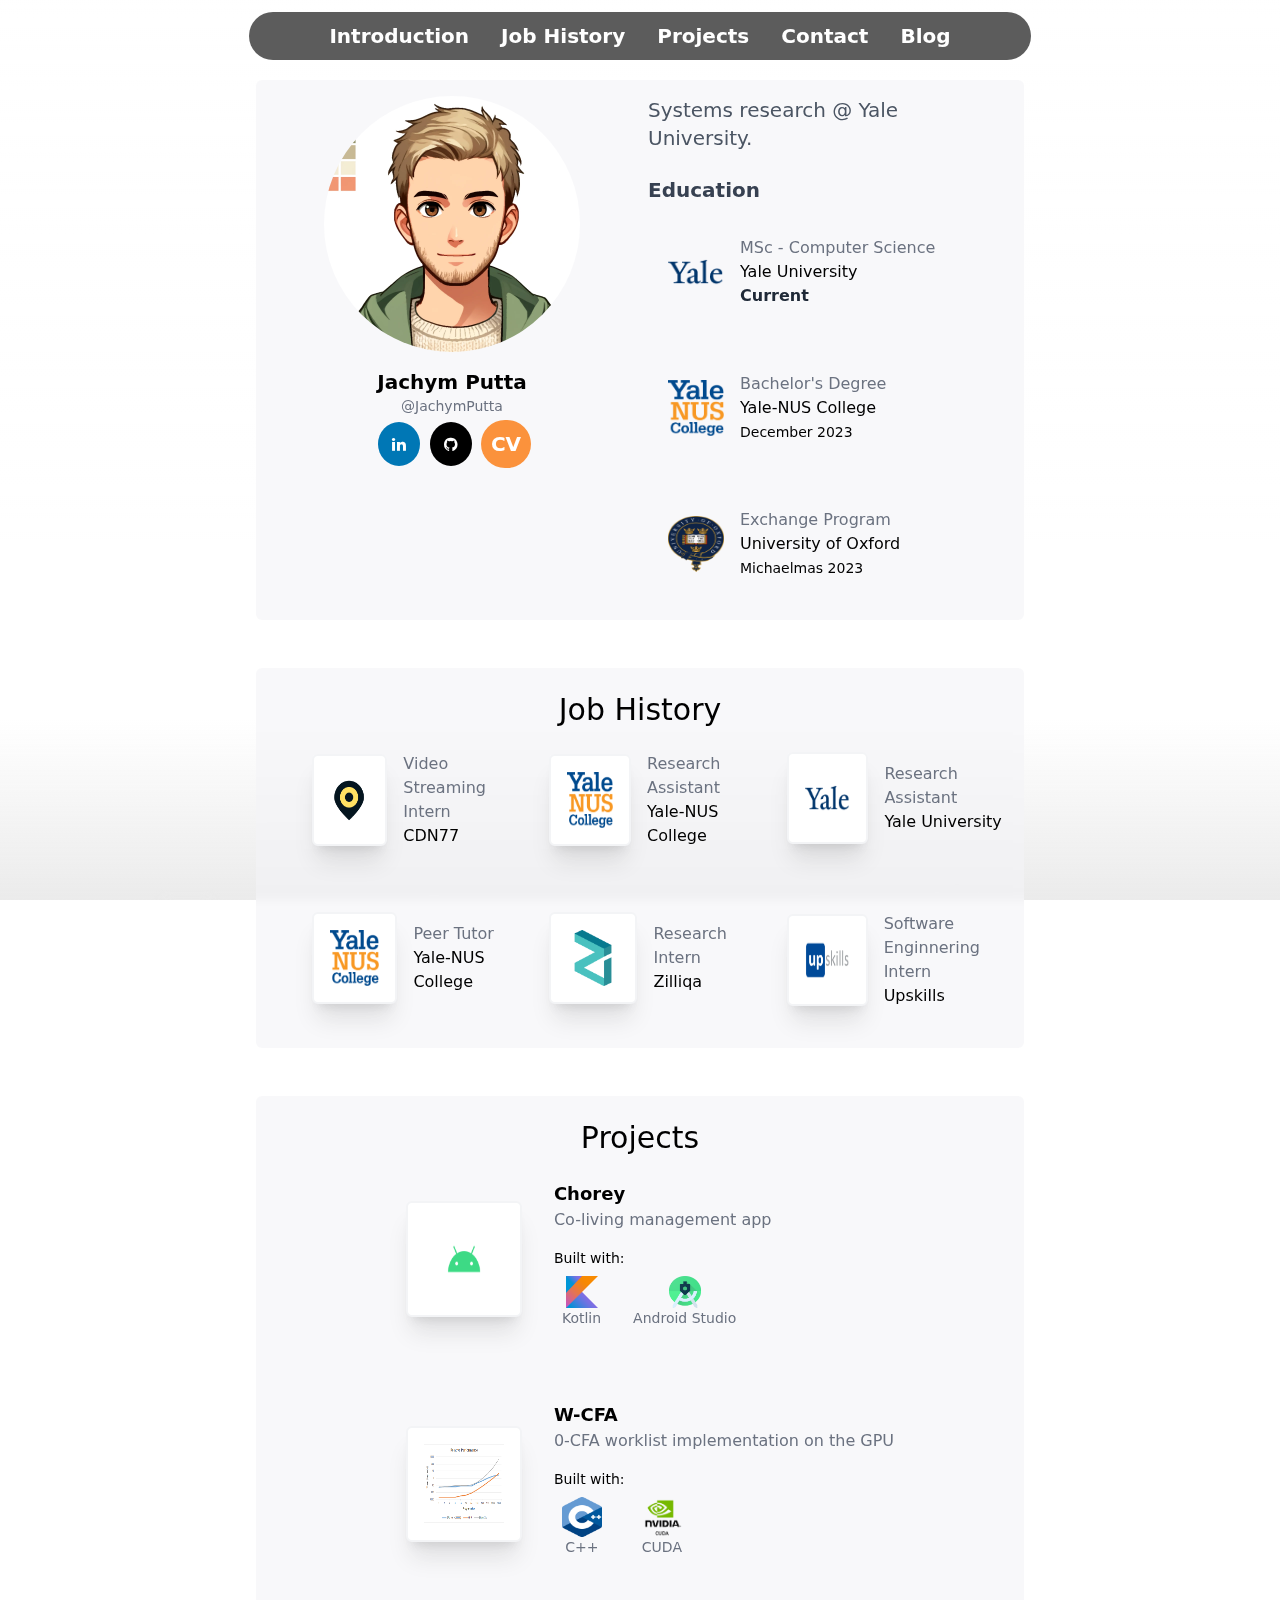
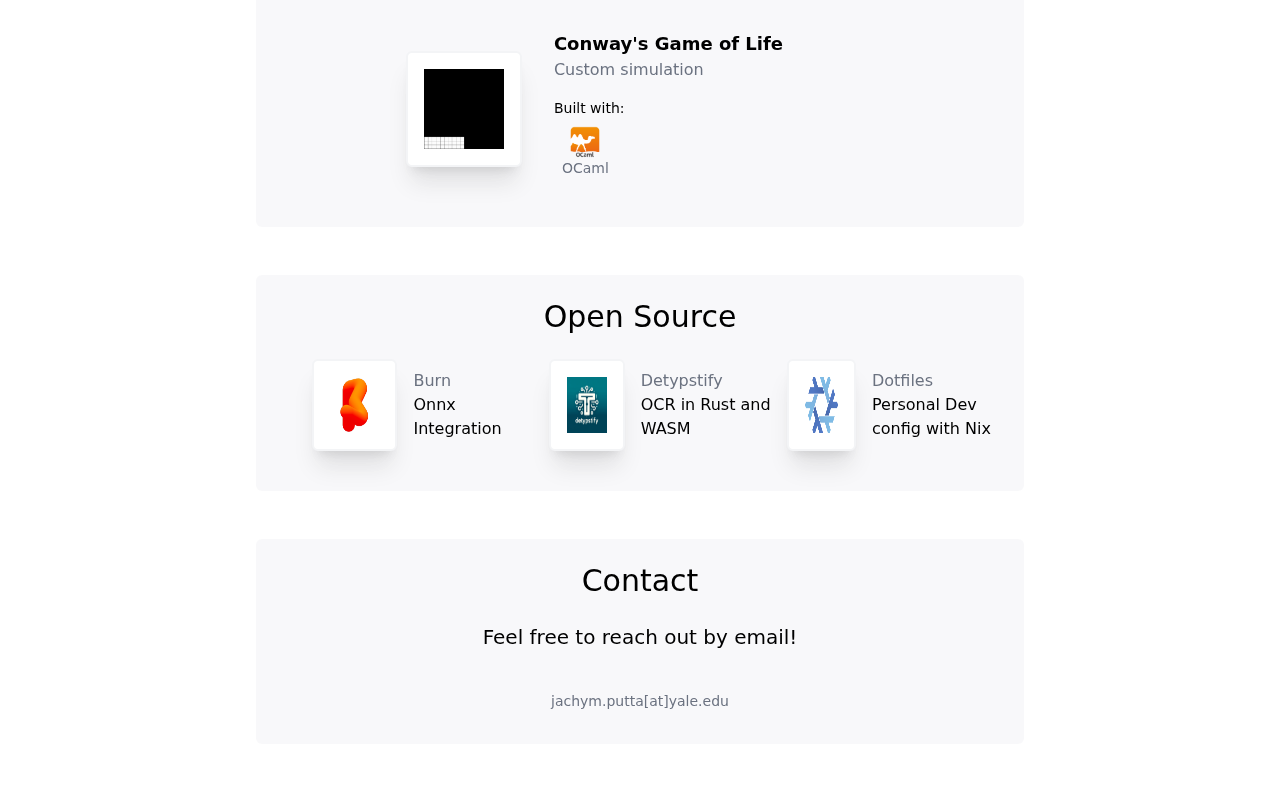
==== commit 6c85042e: "feat: update education" ====
--- a/index.html
+++ b/index.html
@@ -38,13 +38,13 @@
         <h2 class="text-xl font-semibold">Jachym Putta</h2>
         <h3 class="sub-heading">@JachymPutta</h3>
         <div class="flex items-center">
-          <a href="https://www.linkedin.com/in/jachym-putta/" target="_blank">
+          <a href="https://www.linkedin.com/in/jachymp/" target="_blank">
             <i class="fa fa-linkedin"></i>
           </a>
           <a href="https://github.com/JachymPutta" target="_blank">
             <i class="fa fa-github"></i>
           </a>
-          <a href="resources/CV.pdf" target="_blank"
+          <a href="resources/JachymPutta-CV.pdf" target="_blank"
             class="text-white bg-orange-400 rounded-full p-2.5 font-bold text-xl ml-1 hover:bg-opacity-70">CV</a>
         </div>
       </div>
@@ -59,7 +59,7 @@
               <div class="flex items-center grid-cols-2">
                 <img src="resources/yaleLogo.png" alt="YaleLogo" class="col-span-1 h-14 w-14 mr-4" />
                 <div class="col-span-1">
-                  <span class="text-md font-medium text-gray-500">PhD - Computer Science</span><br />
+                  <span class="text-md font-medium text-gray-500">MSc - Computer Science</span><br />
                   Yale University <br />
                   <span class="font-semibold text-gray-800">Current</span>
                 </div>
